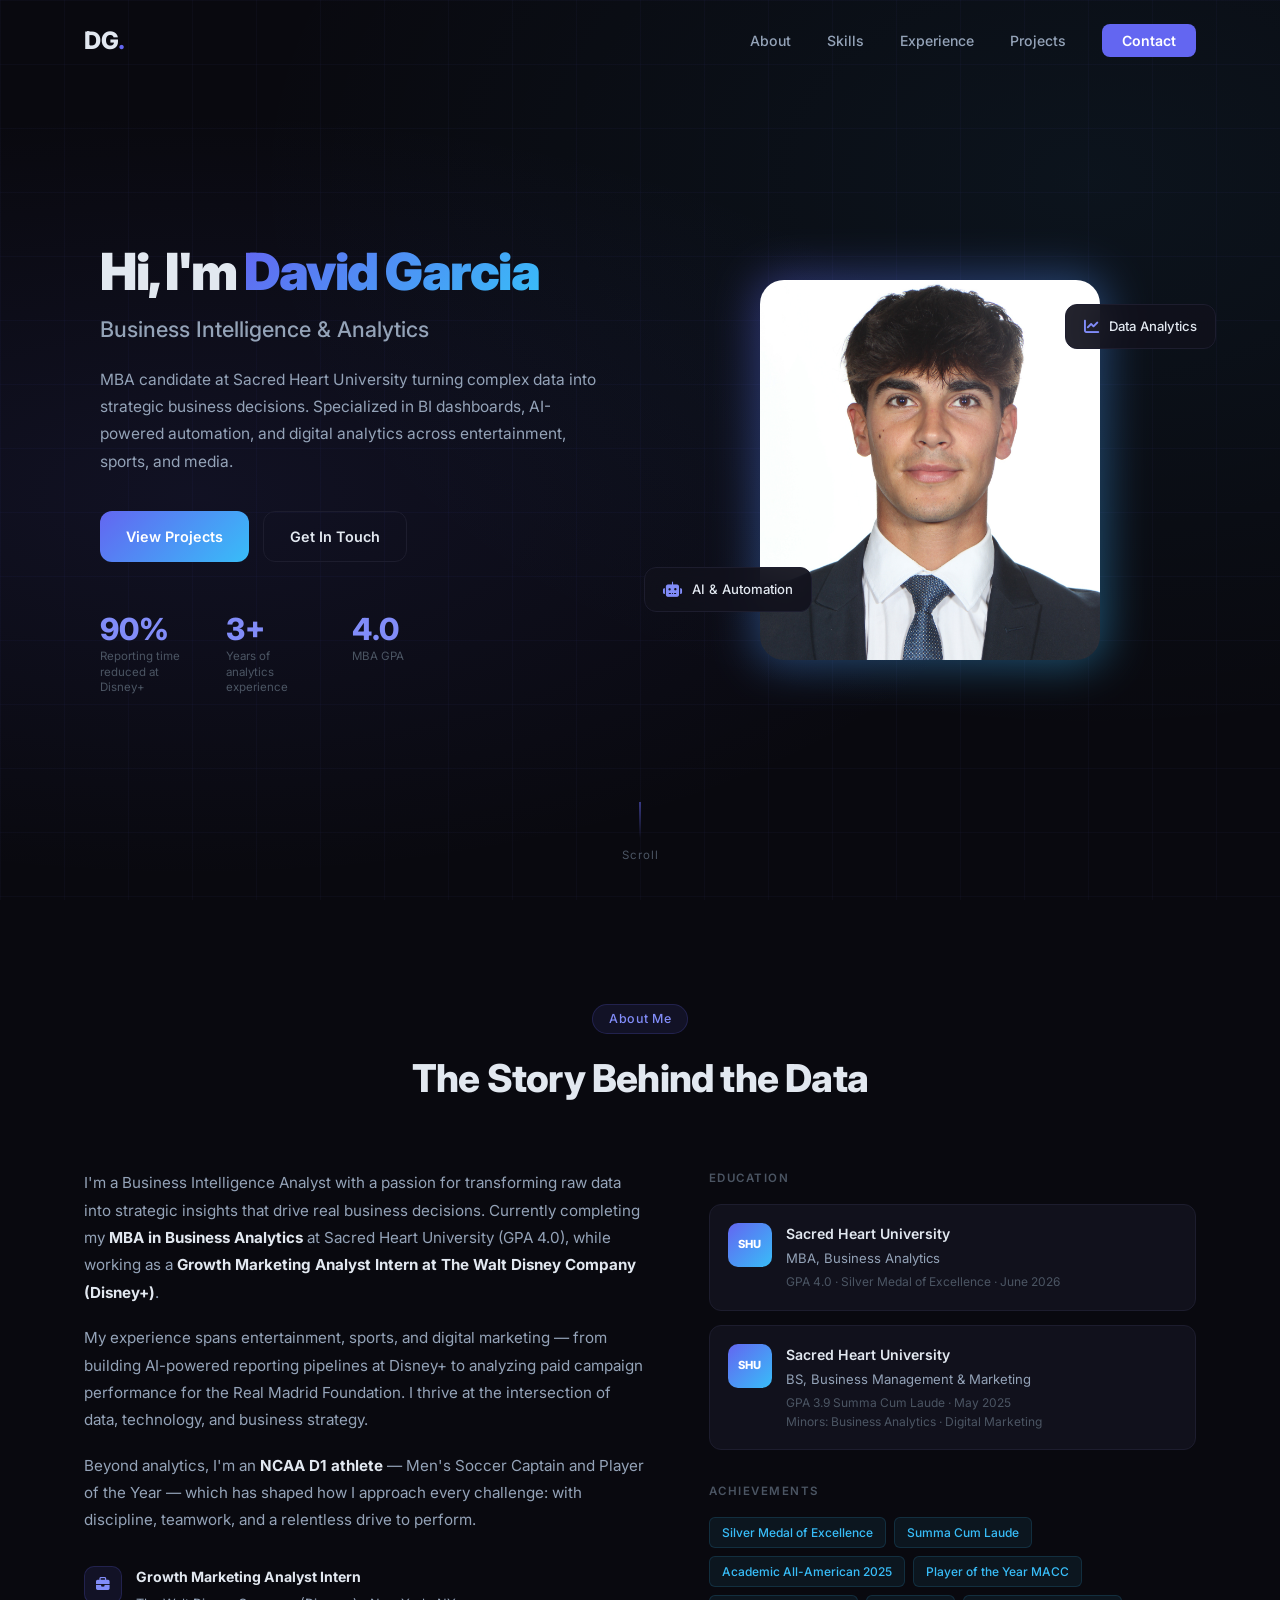
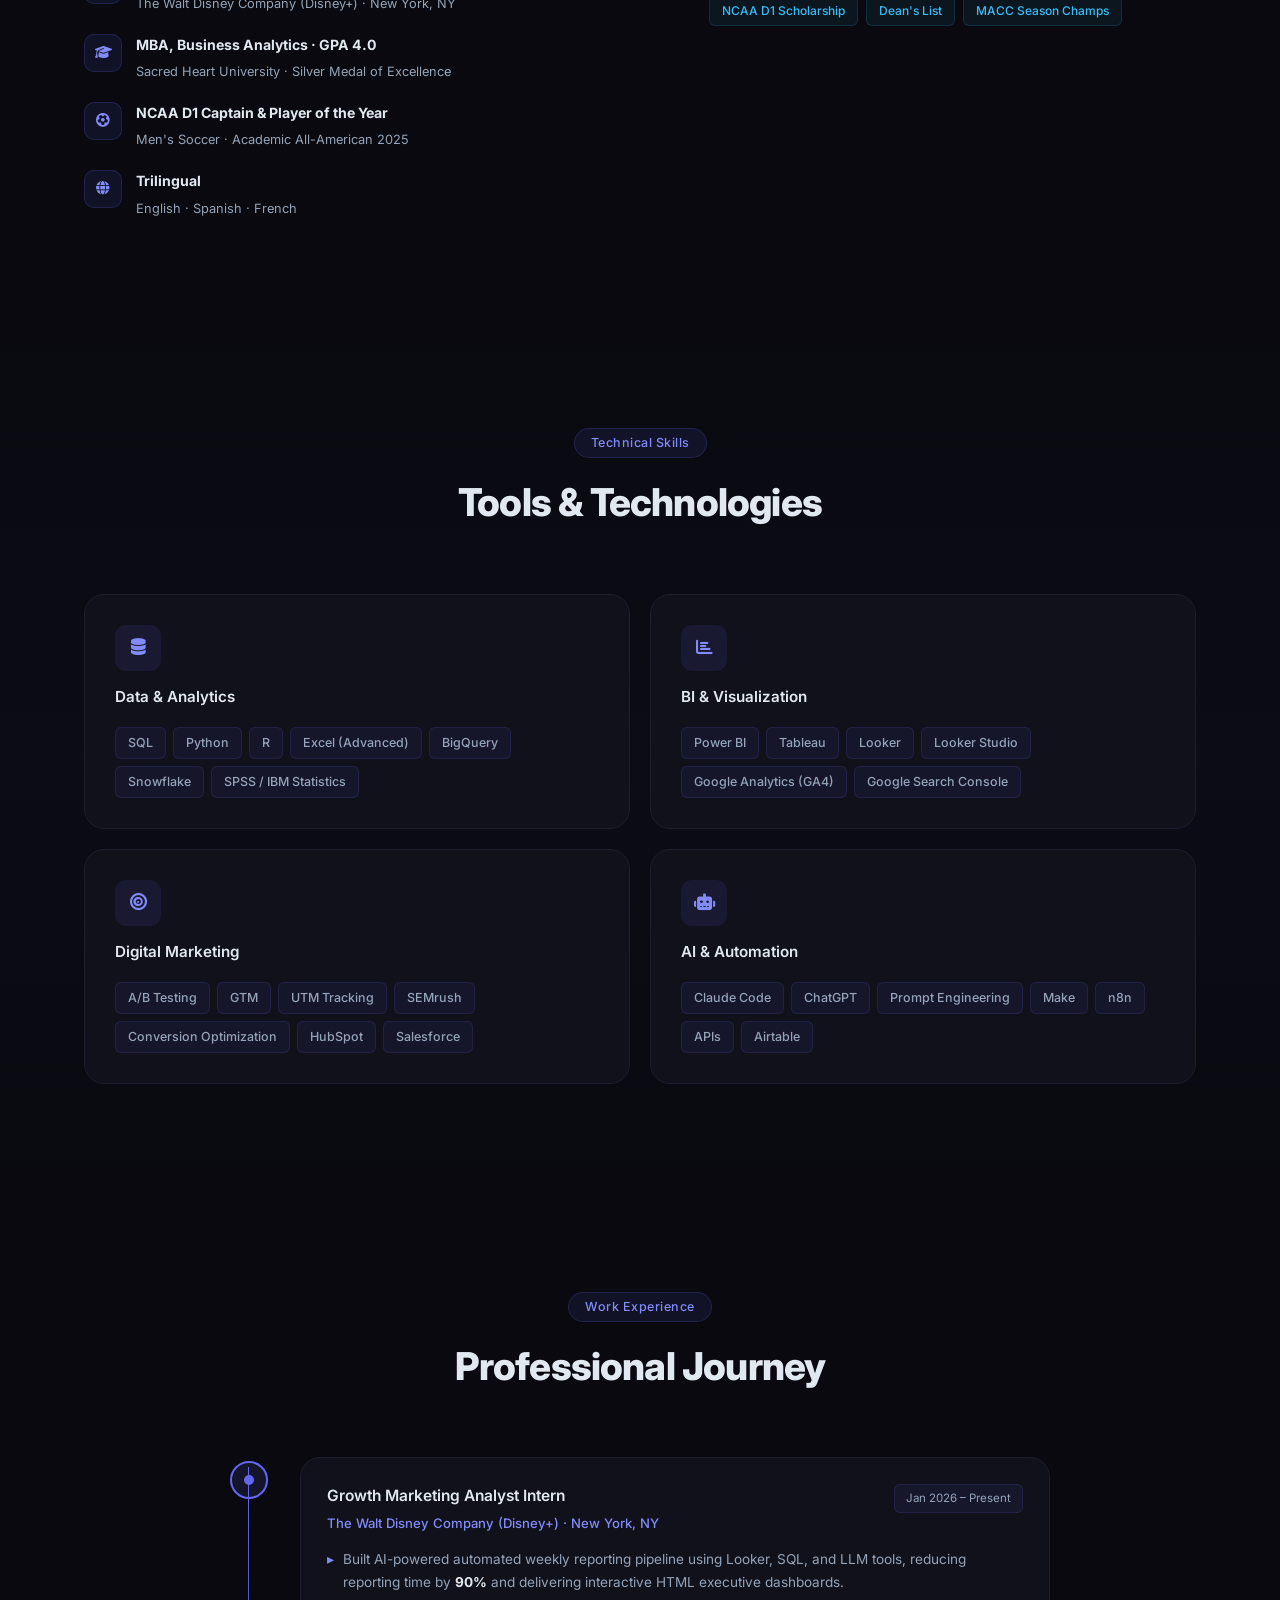
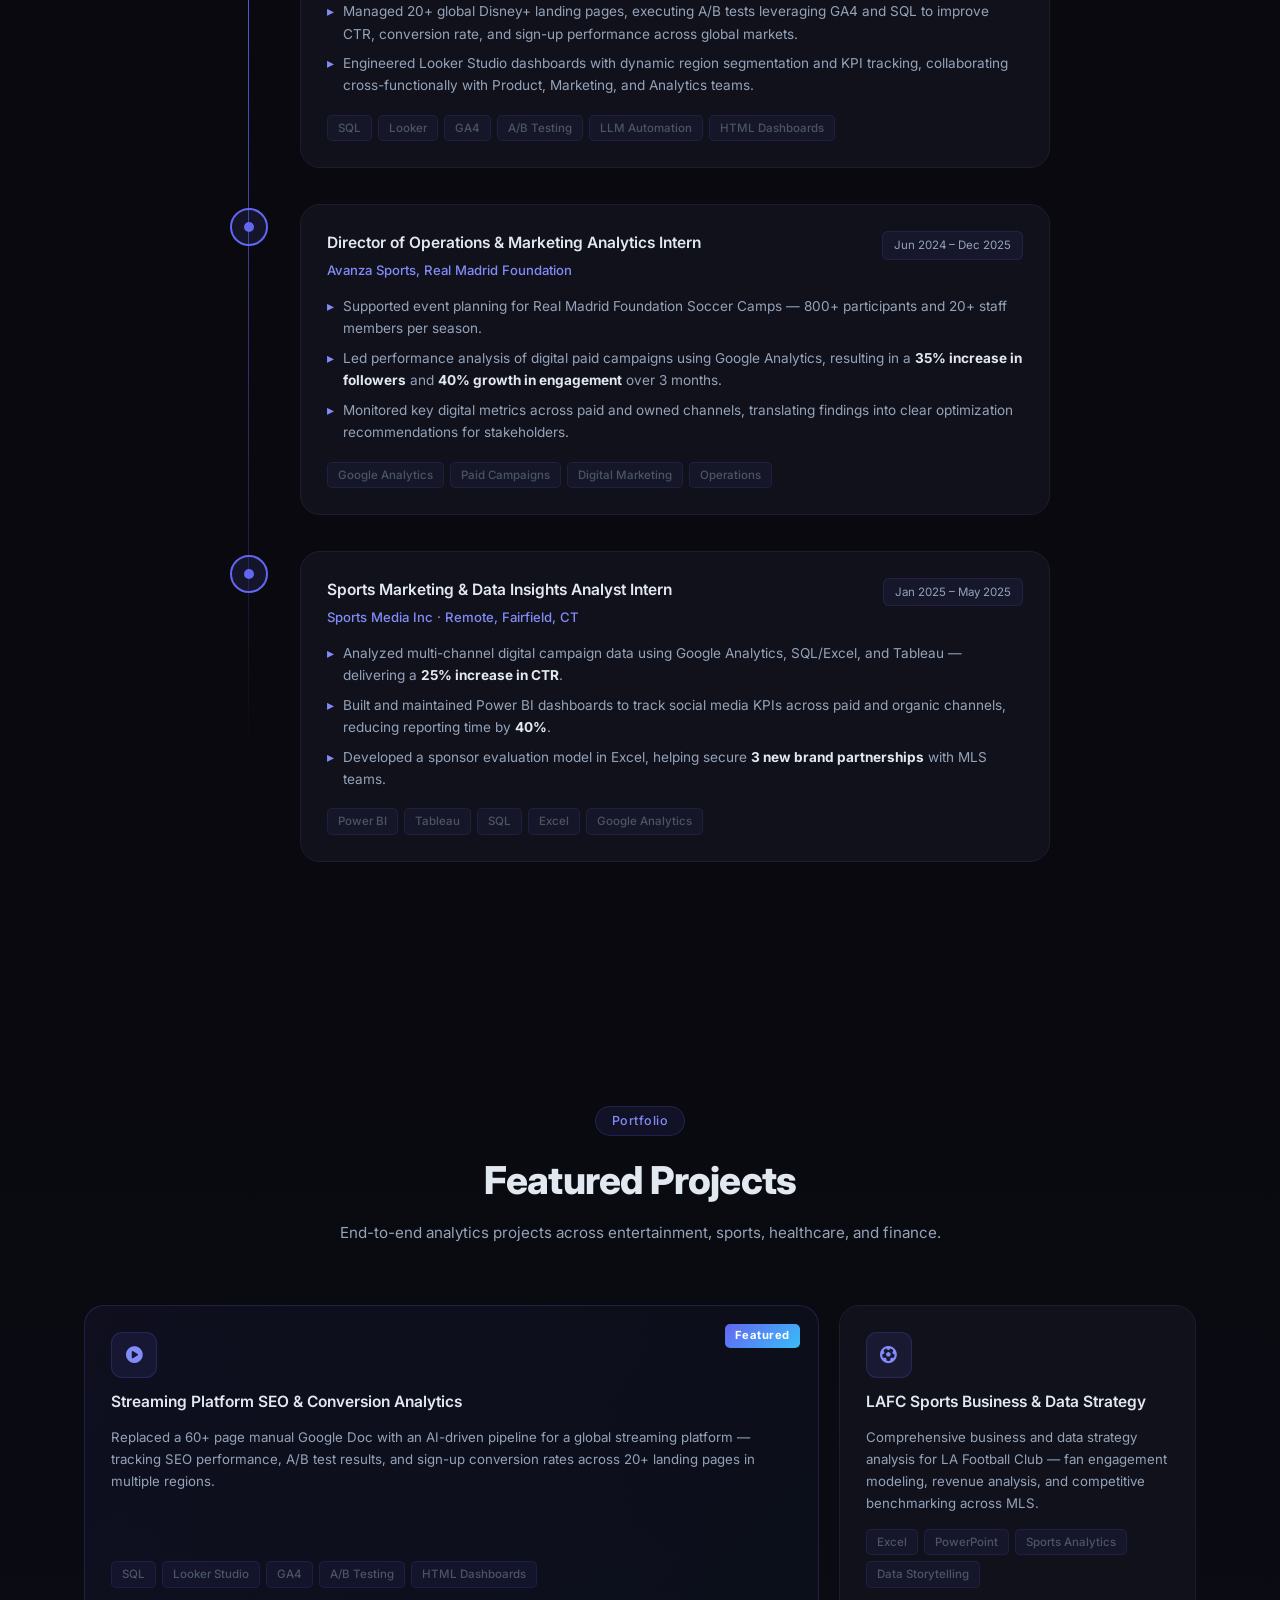
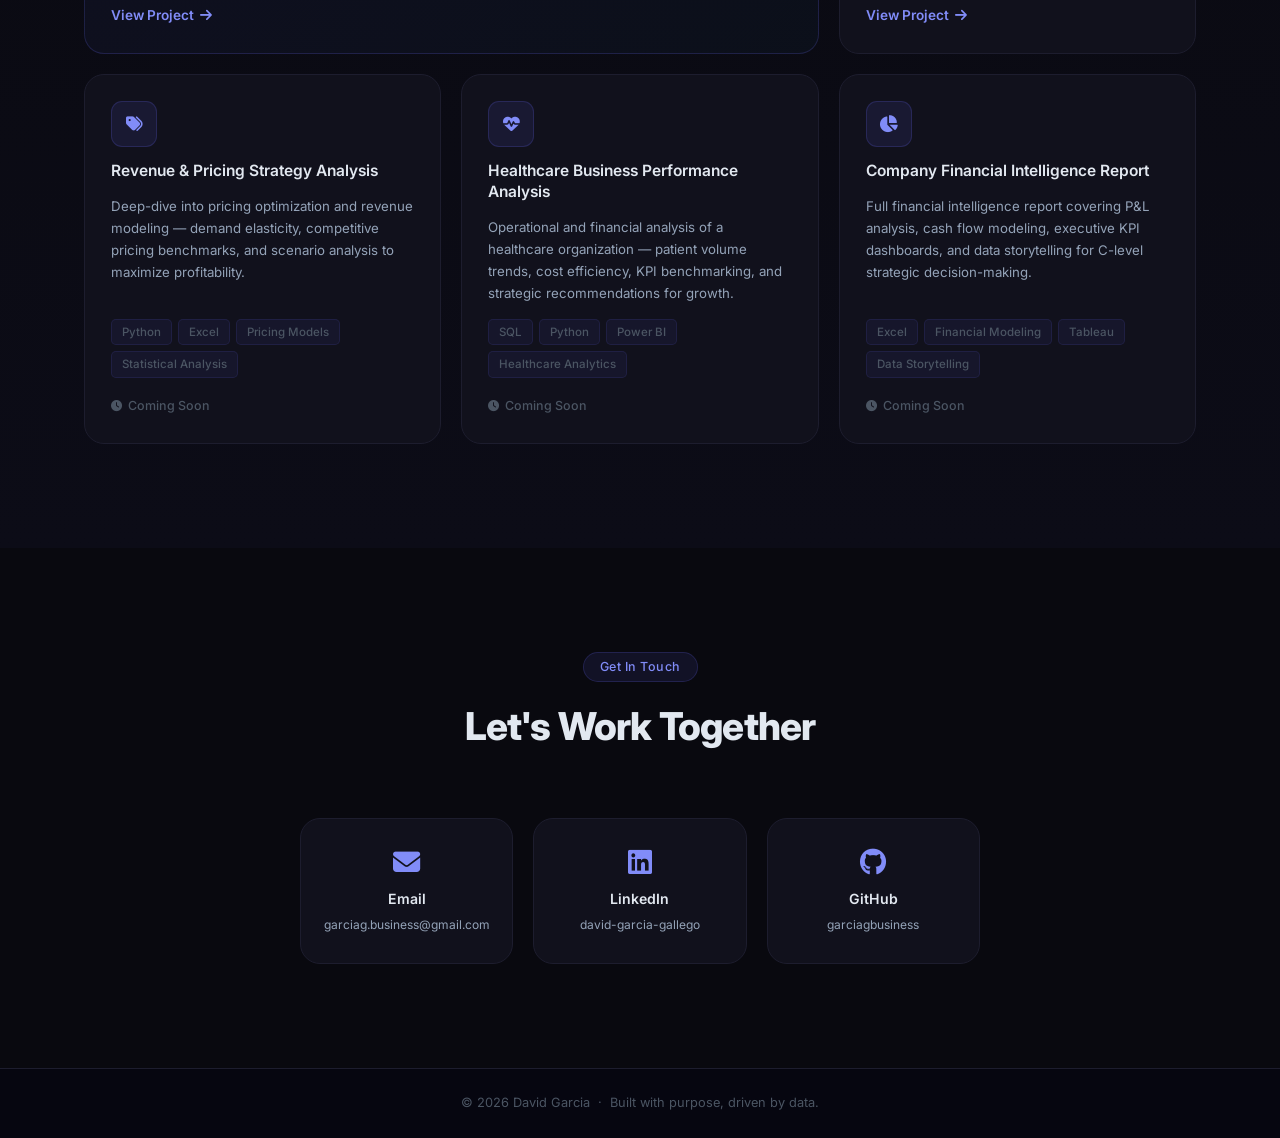
==== index.html @ 6536abea "Initial commit: BI Analyst portfolio site Static HTML/CSS/JS portfolio with Disney+ and LAFC project" ====
<!DOCTYPE html>
<html lang="en">
<head>
    <meta charset="UTF-8">
    <meta name="viewport" content="width=device-width, initial-scale=1.0">
    <title>David Garcia | Business Intelligence & Analytics</title>
    <link rel="stylesheet" href="css/style.css">
    <link rel="preconnect" href="https://fonts.googleapis.com">
    <link rel="preconnect" href="https://fonts.gstatic.com" crossorigin>
    <link href="https://fonts.googleapis.com/css2?family=Inter:wght@300;400;500;600;700;800;900&display=swap" rel="stylesheet">
    <link rel="stylesheet" href="https://cdnjs.cloudflare.com/ajax/libs/font-awesome/6.5.0/css/all.min.css">
</head>
<body>

    <!-- ========== NAVBAR ========== -->
    <nav class="navbar" id="navbar">
        <div class="nav-container">
            <div class="nav-logo">DG<span class="accent">.</span></div>
            <ul class="nav-links" id="navLinks">
                <li><a href="#about">About</a></li>
                <li><a href="#skills">Skills</a></li>
                <li><a href="#experience">Experience</a></li>
                <li><a href="#projects">Projects</a></li>
                <li><a href="#contact" class="btn-nav">Contact</a></li>
            </ul>
            <div class="hamburger" id="hamburger">
                <span></span><span></span><span></span>
            </div>
        </div>
    </nav>

    <!-- ========== HERO ========== -->
    <section class="hero" id="home">
        <div class="hero-bg">
            <div class="grid-overlay"></div>
        </div>
        <div class="hero-container">
            <div class="hero-content">
                <h1 class="hero-title">Hi, I'm <span class="gradient-text">David Garcia</span></h1>
                <h2 class="hero-subtitle">Business Intelligence & Analytics</h2>
                <p class="hero-description">
                    MBA candidate at Sacred Heart University turning complex data into strategic business decisions.
                    Specialized in BI dashboards, AI-powered automation, and digital analytics across entertainment, sports, and media.
                </p>
                <div class="hero-cta">
                    <a href="#projects" class="btn btn-primary">View Projects</a>
                    <a href="#contact" class="btn btn-secondary">Get In Touch</a>
                </div>
                <div class="hero-stats">
                    <div class="stat">
                        <span class="stat-number" data-target="90" data-suffix="%">0%</span>
                        <span class="stat-label">Reporting time reduced at Disney+</span>
                    </div>
                    <div class="stat">
                        <span class="stat-number" data-target="3" data-suffix="+">0+</span>
                        <span class="stat-label">Years of analytics experience</span>
                    </div>
                    <div class="stat">
                        <span class="stat-number" data-target="4.0" data-decimal="true">0.0</span>
                        <span class="stat-label">MBA GPA</span>
                    </div>
                </div>
            </div>
            <div class="hero-image">
                <div class="image-wrapper">
                    <img src="assets/profile.jpg" alt="David Garcia" class="profile-img">
                    <div class="image-glow"></div>
                </div>
                <div class="floating-card card-1">
                    <i class="fas fa-chart-line"></i>
                    <span>Data Analytics</span>
                </div>
                <div class="floating-card card-2">
                    <i class="fas fa-robot"></i>
                    <span>AI & Automation</span>
                </div>
            </div>
        </div>
        <div class="scroll-hint">
            <div class="scroll-line"></div>
            <span>Scroll</span>
        </div>
    </section>

    <!-- ========== ABOUT ========== -->
    <section class="about" id="about">
        <div class="container">
            <div class="section-header fade-up">
                <span class="section-tag">About Me</span>
                <h2 class="section-title">The Story Behind the Data</h2>
            </div>
            <div class="about-grid">
                <div class="about-text fade-up">
                    <p>
                        I'm a Business Intelligence Analyst with a passion for transforming raw data into strategic insights that drive real business decisions.
                        Currently completing my <strong>MBA in Business Analytics</strong> at Sacred Heart University (GPA 4.0), while working as a
                        <strong>Growth Marketing Analyst Intern at The Walt Disney Company (Disney+)</strong>.
                    </p>
                    <p>
                        My experience spans entertainment, sports, and digital marketing — from building AI-powered reporting pipelines at Disney+
                        to analyzing paid campaign performance for the Real Madrid Foundation. I thrive at the intersection of data, technology, and business strategy.
                    </p>
                    <p>
                        Beyond analytics, I'm an <strong>NCAA D1 athlete</strong> — Men's Soccer Captain and Player of the Year — which has shaped how I approach
                        every challenge: with discipline, teamwork, and a relentless drive to perform.
                    </p>
                    <div class="about-highlights">
                        <div class="highlight">
                            <div class="highlight-icon"><i class="fas fa-briefcase"></i></div>
                            <div>
                                <strong>Growth Marketing Analyst Intern</strong>
                                <span>The Walt Disney Company (Disney+) · New York, NY</span>
                            </div>
                        </div>
                        <div class="highlight">
                            <div class="highlight-icon"><i class="fas fa-graduation-cap"></i></div>
                            <div>
                                <strong>MBA, Business Analytics · GPA 4.0</strong>
                                <span>Sacred Heart University · Silver Medal of Excellence</span>
                            </div>
                        </div>
                        <div class="highlight">
                            <div class="highlight-icon"><i class="fas fa-futbol"></i></div>
                            <div>
                                <strong>NCAA D1 Captain & Player of the Year</strong>
                                <span>Men's Soccer · Academic All-American 2025</span>
                            </div>
                        </div>
                        <div class="highlight">
                            <div class="highlight-icon"><i class="fas fa-globe"></i></div>
                            <div>
                                <strong>Trilingual</strong>
                                <span>English · Spanish · French</span>
                            </div>
                        </div>
                    </div>
                </div>
                <div class="about-right fade-up">
                    <h3 class="side-label">Education</h3>
                    <div class="edu-card">
                        <div class="edu-badge">SHU</div>
                        <div class="edu-info">
                            <h4>Sacred Heart University</h4>
                            <p class="edu-degree">MBA, Business Analytics</p>
                            <p class="edu-meta">GPA 4.0 · Silver Medal of Excellence · June 2026</p>
                        </div>
                    </div>
                    <div class="edu-card">
                        <div class="edu-badge">SHU</div>
                        <div class="edu-info">
                            <h4>Sacred Heart University</h4>
                            <p class="edu-degree">BS, Business Management & Marketing</p>
                            <p class="edu-meta">GPA 3.9 Summa Cum Laude · May 2025</p>
                            <p class="edu-meta">Minors: Business Analytics · Digital Marketing</p>
                        </div>
                    </div>
                    <h3 class="side-label" style="margin-top: 32px;">Achievements</h3>
                    <div class="achievement-tags">
                        <span>Silver Medal of Excellence</span>
                        <span>Summa Cum Laude</span>
                        <span>Academic All-American 2025</span>
                        <span>Player of the Year MACC</span>
                        <span>NCAA D1 Scholarship</span>
                        <span>Dean's List</span>
                        <span>MACC Season Champs</span>
                    </div>
                </div>
            </div>
        </div>
    </section>

    <!-- ========== SKILLS ========== -->
    <section class="skills" id="skills">
        <div class="container">
            <div class="section-header fade-up">
                <span class="section-tag">Technical Skills</span>
                <h2 class="section-title">Tools & Technologies</h2>
            </div>
            <div class="skills-grid">
                <div class="skill-category fade-up">
                    <div class="skill-icon"><i class="fas fa-database"></i></div>
                    <h3>Data & Analytics</h3>
                    <div class="skill-tags">
                        <span>SQL</span><span>Python</span><span>R</span>
                        <span>Excel (Advanced)</span><span>BigQuery</span>
                        <span>Snowflake</span><span>SPSS / IBM Statistics</span>
                    </div>
                </div>
                <div class="skill-category fade-up">
                    <div class="skill-icon"><i class="fas fa-chart-bar"></i></div>
                    <h3>BI & Visualization</h3>
                    <div class="skill-tags">
                        <span>Power BI</span><span>Tableau</span><span>Looker</span>
                        <span>Looker Studio</span><span>Google Analytics (GA4)</span>
                        <span>Google Search Console</span>
                    </div>
                </div>
                <div class="skill-category fade-up">
                    <div class="skill-icon"><i class="fas fa-bullseye"></i></div>
                    <h3>Digital Marketing</h3>
                    <div class="skill-tags">
                        <span>A/B Testing</span><span>GTM</span><span>UTM Tracking</span>
                        <span>SEMrush</span><span>Conversion Optimization</span>
                        <span>HubSpot</span><span>Salesforce</span>
                    </div>
                </div>
                <div class="skill-category fade-up">
                    <div class="skill-icon"><i class="fas fa-robot"></i></div>
                    <h3>AI & Automation</h3>
                    <div class="skill-tags">
                        <span>Claude Code</span><span>ChatGPT</span><span>Prompt Engineering</span>
                        <span>Make</span><span>n8n</span><span>APIs</span><span>Airtable</span>
                    </div>
                </div>
            </div>
        </div>
    </section>

    <!-- ========== EXPERIENCE ========== -->
    <section class="experience" id="experience">
        <div class="container">
            <div class="section-header fade-up">
                <span class="section-tag">Work Experience</span>
                <h2 class="section-title">Professional Journey</h2>
            </div>
            <div class="timeline">
                <div class="timeline-item fade-up">
                    <div class="timeline-dot"></div>
                    <div class="timeline-card">
                        <div class="timeline-header">
                            <div>
                                <h3>Growth Marketing Analyst Intern</h3>
                                <p class="company">The Walt Disney Company (Disney+) · New York, NY</p>
                            </div>
                            <span class="timeline-date">Jan 2026 – Present</span>
                        </div>
                        <ul class="timeline-bullets">
                            <li>Built AI-powered automated weekly reporting pipeline using Looker, SQL, and LLM tools, reducing reporting time by <strong>90%</strong> and delivering interactive HTML executive dashboards.</li>
                            <li>Managed 20+ global Disney+ landing pages, executing A/B tests leveraging GA4 and SQL to improve CTR, conversion rate, and sign-up performance across global markets.</li>
                            <li>Engineered Looker Studio dashboards with dynamic region segmentation and KPI tracking, collaborating cross-functionally with Product, Marketing, and Analytics teams.</li>
                        </ul>
                        <div class="timeline-tags">
                            <span>SQL</span><span>Looker</span><span>GA4</span><span>A/B Testing</span><span>LLM Automation</span><span>HTML Dashboards</span>
                        </div>
                    </div>
                </div>
                <div class="timeline-item fade-up">
                    <div class="timeline-dot"></div>
                    <div class="timeline-card">
                        <div class="timeline-header">
                            <div>
                                <h3>Director of Operations & Marketing Analytics Intern</h3>
                                <p class="company">Avanza Sports, Real Madrid Foundation</p>
                            </div>
                            <span class="timeline-date">Jun 2024 – Dec 2025</span>
                        </div>
                        <ul class="timeline-bullets">
                            <li>Supported event planning for Real Madrid Foundation Soccer Camps — 800+ participants and 20+ staff members per season.</li>
                            <li>Led performance analysis of digital paid campaigns using Google Analytics, resulting in a <strong>35% increase in followers</strong> and <strong>40% growth in engagement</strong> over 3 months.</li>
                            <li>Monitored key digital metrics across paid and owned channels, translating findings into clear optimization recommendations for stakeholders.</li>
                        </ul>
                        <div class="timeline-tags">
                            <span>Google Analytics</span><span>Paid Campaigns</span><span>Digital Marketing</span><span>Operations</span>
                        </div>
                    </div>
                </div>
                <div class="timeline-item fade-up">
                    <div class="timeline-dot"></div>
                    <div class="timeline-card">
                        <div class="timeline-header">
                            <div>
                                <h3>Sports Marketing & Data Insights Analyst Intern</h3>
                                <p class="company">Sports Media Inc · Remote, Fairfield, CT</p>
                            </div>
                            <span class="timeline-date">Jan 2025 – May 2025</span>
                        </div>
                        <ul class="timeline-bullets">
                            <li>Analyzed multi-channel digital campaign data using Google Analytics, SQL/Excel, and Tableau — delivering a <strong>25% increase in CTR</strong>.</li>
                            <li>Built and maintained Power BI dashboards to track social media KPIs across paid and organic channels, reducing reporting time by <strong>40%</strong>.</li>
                            <li>Developed a sponsor evaluation model in Excel, helping secure <strong>3 new brand partnerships</strong> with MLS teams.</li>
                        </ul>
                        <div class="timeline-tags">
                            <span>Power BI</span><span>Tableau</span><span>SQL</span><span>Excel</span><span>Google Analytics</span>
                        </div>
                    </div>
                </div>
            </div>
        </div>
    </section>

    <!-- ========== PROJECTS ========== -->
    <section class="projects" id="projects">
        <div class="container">
            <div class="section-header fade-up">
                <span class="section-tag">Portfolio</span>
                <h2 class="section-title">Featured Projects</h2>
                <p class="section-description">End-to-end analytics projects across entertainment, sports, healthcare, and finance.</p>
            </div>
            <div class="projects-grid">
                <div class="project-card featured fade-up">
                    <div class="featured-badge">Featured</div>
                    <div class="project-icon"><i class="fas fa-play-circle"></i></div>
                    <h3>Streaming Platform SEO & Conversion Analytics</h3>
                    <p>Replaced a 60+ page manual Google Doc with an AI-driven pipeline for a global streaming platform — tracking SEO performance, A/B test results, and sign-up conversion rates across 20+ landing pages in multiple regions.</p>
                    <div class="project-tags">
                        <span>SQL</span><span>Looker Studio</span><span>GA4</span><span>A/B Testing</span><span>HTML Dashboards</span>
                    </div>
                    <div class="project-footer">
                        <a href="disney.html" class="project-link">View Project <i class="fas fa-arrow-right"></i></a>
                    </div>
                </div>
                <div class="project-card fade-up">
                    <div class="project-icon"><i class="fas fa-futbol"></i></div>
                    <h3>LAFC Sports Business & Data Strategy</h3>
                    <p>Comprehensive business and data strategy analysis for LA Football Club — fan engagement modeling, revenue analysis, and competitive benchmarking across MLS.</p>
                    <div class="project-tags">
                        <span>Excel</span><span>PowerPoint</span><span>Sports Analytics</span><span>Data Storytelling</span>
                    </div>
                    <div class="project-footer">
                        <a href="lafc.html" class="project-link">View Project <i class="fas fa-arrow-right"></i></a>
                    </div>
                </div>
                <div class="project-card fade-up">
                    <div class="project-icon"><i class="fas fa-tags"></i></div>
                    <h3>Revenue & Pricing Strategy Analysis</h3>
                    <p>Deep-dive into pricing optimization and revenue modeling — demand elasticity, competitive pricing benchmarks, and scenario analysis to maximize profitability.</p>
                    <div class="project-tags">
                        <span>Python</span><span>Excel</span><span>Pricing Models</span><span>Statistical Analysis</span>
                    </div>
                    <div class="project-footer">
                        <span class="coming-soon-badge"><i class="fas fa-clock"></i> Coming Soon</span>
                    </div>
                </div>
                <div class="project-card fade-up">
                    <div class="project-icon"><i class="fas fa-heartbeat"></i></div>
                    <h3>Healthcare Business Performance Analysis</h3>
                    <p>Operational and financial analysis of a healthcare organization — patient volume trends, cost efficiency, KPI benchmarking, and strategic recommendations for growth.</p>
                    <div class="project-tags">
                        <span>SQL</span><span>Python</span><span>Power BI</span><span>Healthcare Analytics</span>
                    </div>
                    <div class="project-footer">
                        <span class="coming-soon-badge"><i class="fas fa-clock"></i> Coming Soon</span>
                    </div>
                </div>
                <div class="project-card fade-up">
                    <div class="project-icon"><i class="fas fa-chart-pie"></i></div>
                    <h3>Company Financial Intelligence Report</h3>
                    <p>Full financial intelligence report covering P&L analysis, cash flow modeling, executive KPI dashboards, and data storytelling for C-level strategic decision-making.</p>
                    <div class="project-tags">
                        <span>Excel</span><span>Financial Modeling</span><span>Tableau</span><span>Data Storytelling</span>
                    </div>
                    <div class="project-footer">
                        <span class="coming-soon-badge"><i class="fas fa-clock"></i> Coming Soon</span>
                    </div>
                </div>
            </div>
        </div>
    </section>

    <!-- ========== CONTACT ========== -->
    <section class="contact" id="contact">
        <div class="container">
            <div class="section-header fade-up">
                <span class="section-tag">Get In Touch</span>
                <h2 class="section-title">Let's Work Together</h2>

            </div>
            <div class="contact-grid fade-up">
                <a href="mailto:garciag.business@gmail.com" class="contact-card">
                    <i class="fas fa-envelope"></i>
                    <h3>Email</h3>
                    <p>garciag.business@gmail.com</p>
                </a>
                <a href="https://www.linkedin.com/in/david-garcia-gallego-" target="_blank" rel="noopener" class="contact-card">
                    <i class="fab fa-linkedin"></i>
                    <h3>LinkedIn</h3>
                    <p>david-garcia-gallego</p>
                </a>
                <a href="https://github.com/garciagbusiness" target="_blank" rel="noopener" class="contact-card">
                    <i class="fab fa-github"></i>
                    <h3>GitHub</h3>
                    <p>garciagbusiness</p>
                </a>
            </div>
        </div>
    </section>

    <!-- ========== FOOTER ========== -->
    <footer class="footer">
        <div class="container">
            <p>© 2026 David Garcia &nbsp;·&nbsp; Built with purpose, driven by data.</p>
        </div>
    </footer>

    <script src="js/main.js"></script>
</body>
</html>
---- css/style.css ----
/* ==========================================
   RESET & VARIABLES
========================================== */
*, *::before, *::after {
    margin: 0;
    padding: 0;
    box-sizing: border-box;
}

:root {
    --bg:           #09090f;
    --bg-card:      #11111c;
    --border:       #1d1d2e;
    --border-hover: rgba(99, 102, 241, 0.35);
    --primary:      #6366f1;
    --primary-lt:   #818cf8;
    --accent:       #38bdf8;
    --text:         #e2e8f0;
    --text-muted:   #94a3b8;
    --text-dim:     #4b5563;
    --gradient:     linear-gradient(135deg, #6366f1, #38bdf8);
    --radius:       12px;
    --radius-lg:    20px;
    --transition:   0.3s ease;
    --font:         'Inter', sans-serif;
}

html { scroll-behavior: smooth; }

body {
    font-family: var(--font);
    background: var(--bg);
    color: var(--text);
    line-height: 1.6;
    overflow-x: hidden;
}

a { text-decoration: none; color: inherit; }
ul { list-style: none; }
img { max-width: 100%; display: block; }

.container {
    max-width: 1160px;
    margin: 0 auto;
    padding: 0 24px;
}

/* ==========================================
   NAVBAR
========================================== */
.navbar {
    position: fixed;
    top: 0; left: 0; right: 0;
    z-index: 1000;
    padding: 22px 0;
    transition: all var(--transition);
}

.navbar.scrolled {
    background: rgba(9, 9, 15, 0.92);
    backdrop-filter: blur(24px);
    padding: 14px 0;
    border-bottom: 1px solid var(--border);
}

.nav-container {
    max-width: 1160px;
    margin: 0 auto;
    padding: 0 24px;
    display: flex;
    align-items: center;
    justify-content: space-between;
}

.nav-logo {
    font-size: 1.5rem;
    font-weight: 800;
    letter-spacing: -0.5px;
}

.nav-logo .accent { color: var(--primary); }

.nav-links {
    display: flex;
    align-items: center;
    gap: 36px;
}

.nav-links a {
    color: var(--text-muted);
    font-size: 0.88rem;
    font-weight: 500;
    transition: color var(--transition);
}

.nav-links a:hover { color: var(--text); }

.btn-nav {
    background: var(--primary) !important;
    color: #fff !important;
    padding: 8px 20px !important;
    border-radius: 8px;
    font-weight: 600 !important;
    transition: all var(--transition) !important;
}

.btn-nav:hover {
    background: var(--primary-lt) !important;
    transform: translateY(-1px);
}

.hamburger {
    display: none;
    flex-direction: column;
    gap: 5px;
    cursor: pointer;
}

.hamburger span {
    width: 24px;
    height: 2px;
    background: var(--text);
    border-radius: 2px;
    transition: var(--transition);
}

/* ==========================================
   HERO
========================================== */
.hero {
    min-height: 100vh;
    display: flex;
    align-items: center;
    position: relative;
    overflow: hidden;
}

.hero-bg {
    position: absolute;
    inset: 0;
    background:
        radial-gradient(ellipse at 15% 55%, rgba(99,102,241,0.09) 0%, transparent 55%),
        radial-gradient(ellipse at 85% 20%, rgba(56,189,248,0.06) 0%, transparent 55%);
}

.grid-overlay {
    position: absolute;
    inset: 0;
    background-image:
        linear-gradient(rgba(99,102,241,0.04) 1px, transparent 1px),
        linear-gradient(90deg, rgba(99,102,241,0.04) 1px, transparent 1px);
    background-size: 64px 64px;
}

.hero-container {
    max-width: 1160px;
    margin: 0 auto;
    padding: 130px 24px 90px;
    display: grid;
    grid-template-columns: 1fr 1fr;
    gap: 80px;
    align-items: center;
    position: relative;
    z-index: 1;
}

/* Hero content */
.hero-tag {
    display: inline-flex;
    align-items: center;
    gap: 8px;
    background: rgba(99,102,241,0.1);
    border: 1px solid rgba(99,102,241,0.2);
    color: var(--primary-lt);
    padding: 6px 16px;
    border-radius: 100px;
    font-size: 0.8rem;
    font-weight: 500;
    margin-bottom: 24px;
}

.dot {
    width: 7px;
    height: 7px;
    background: #22c55e;
    border-radius: 50%;
    animation: blink 2s ease-in-out infinite;
}

@keyframes blink {
    0%, 100% { opacity: 1; }
    50%       { opacity: 0.3; }
}

.hero-title {
    font-size: clamp(2.4rem, 4vw, 3.6rem);
    font-weight: 900;
    line-height: 1.08;
    letter-spacing: -1.5px;
    margin-bottom: 12px;
}

.gradient-text {
    background: var(--gradient);
    -webkit-background-clip: text;
    -webkit-text-fill-color: transparent;
    background-clip: text;
}

.hero-subtitle {
    font-size: 1.35rem;
    font-weight: 500;
    color: var(--text-muted);
    margin-bottom: 20px;
}

.hero-description {
    font-size: 0.97rem;
    color: var(--text-muted);
    line-height: 1.75;
    max-width: 500px;
    margin-bottom: 36px;
}

.hero-cta {
    display: flex;
    gap: 14px;
    margin-bottom: 52px;
    flex-wrap: wrap;
}

.btn {
    padding: 13px 26px;
    border-radius: var(--radius);
    font-weight: 600;
    font-size: 0.9rem;
    transition: all var(--transition);
    display: inline-flex;
    align-items: center;
    gap: 8px;
}

.btn-primary {
    background: var(--gradient);
    color: #fff;
    border: none;
}

.btn-primary:hover {
    transform: translateY(-2px);
    box-shadow: 0 8px 32px rgba(99,102,241,0.4);
}

.btn-secondary {
    background: transparent;
    color: var(--text);
    border: 1px solid var(--border);
}

.btn-secondary:hover {
    border-color: var(--primary);
    color: var(--primary-lt);
    transform: translateY(-2px);
}

.hero-stats {
    display: flex;
    gap: 36px;
}

.stat-number {
    display: block;
    font-size: 1.9rem;
    font-weight: 800;
    color: var(--primary-lt);
    line-height: 1;
}

.stat-label {
    display: block;
    font-size: 0.72rem;
    color: var(--text-dim);
    margin-top: 5px;
    max-width: 90px;
    line-height: 1.35;
}

/* Hero image */
.hero-image {
    position: relative;
    display: flex;
    justify-content: center;
    align-items: center;
}

.image-wrapper {
    position: relative;
    width: 340px;
    height: 380px;
}

.profile-img {
    width: 100%;
    height: 100%;
    object-fit: cover;
    border-radius: 24px;
    position: relative;
    z-index: 1;
}

.image-glow {
    position: absolute;
    inset: -6px;
    border-radius: 28px;
    background: var(--gradient);
    z-index: 0;
    opacity: 0.4;
    filter: blur(22px);
}

.floating-card {
    position: absolute;
    background: rgba(17,17,28,0.92);
    backdrop-filter: blur(20px);
    border: 1px solid var(--border);
    padding: 11px 18px;
    border-radius: var(--radius);
    display: flex;
    align-items: center;
    gap: 10px;
    font-size: 0.82rem;
    font-weight: 500;
    z-index: 2;
}

.floating-card i { color: var(--primary-lt); font-size: 0.95rem; }

.card-1 {
    top: 24px;
    right: -36px;
    animation: floatA 3.5s ease-in-out infinite;
}

.card-2 {
    bottom: 48px;
    left: -36px;
    animation: floatB 3.5s ease-in-out infinite;
}

@keyframes floatA {
    0%, 100% { transform: translateY(0px); }
    50%       { transform: translateY(-10px); }
}
@keyframes floatB {
    0%, 100% { transform: translateY(-5px); }
    50%       { transform: translateY(5px); }
}

.scroll-hint {
    position: absolute;
    bottom: 36px;
    left: 50%;
    transform: translateX(-50%);
    display: flex;
    flex-direction: column;
    align-items: center;
    gap: 8px;
    color: var(--text-dim);
    font-size: 0.72rem;
    letter-spacing: 1px;
}

.scroll-line {
    width: 1px;
    height: 36px;
    background: linear-gradient(to bottom, var(--primary), transparent);
    animation: scrollPulse 1.8s ease-in-out infinite;
}

@keyframes scrollPulse {
    0%   { transform: scaleY(0); transform-origin: top; opacity: 1; }
    50%  { transform: scaleY(1); transform-origin: top; opacity: 1; }
    51%  { transform: scaleY(1); transform-origin: bottom; opacity: 1; }
    100% { transform: scaleY(0); transform-origin: bottom; opacity: 0; }
}

/* ==========================================
   SECTION SHARED
========================================== */
section { padding: 104px 0; }

.section-header {
    text-align: center;
    margin-bottom: 60px;
}

.section-tag {
    display: inline-block;
    background: rgba(99,102,241,0.1);
    border: 1px solid rgba(99,102,241,0.2);
    color: var(--primary-lt);
    padding: 4px 16px;
    border-radius: 100px;
    font-size: 0.78rem;
    font-weight: 500;
    letter-spacing: 0.5px;
    margin-bottom: 14px;
}

.section-title {
    font-size: clamp(1.8rem, 3vw, 2.5rem);
    font-weight: 800;
    letter-spacing: -0.8px;
}

.section-description {
    color: var(--text-muted);
    margin-top: 10px;
    font-size: 0.95rem;
}

/* ==========================================
   ABOUT
========================================== */
.about-grid {
    display: grid;
    grid-template-columns: 1.15fr 1fr;
    gap: 64px;
    align-items: start;
}

.about-text p {
    color: var(--text-muted);
    line-height: 1.8;
    margin-bottom: 18px;
    font-size: 0.95rem;
}

.about-text strong { color: var(--text); }

.about-highlights {
    margin-top: 32px;
    display: flex;
    flex-direction: column;
    gap: 18px;
}

.highlight {
    display: flex;
    align-items: flex-start;
    gap: 14px;
}

.highlight-icon {
    width: 38px;
    height: 38px;
    background: rgba(99,102,241,0.1);
    border: 1px solid rgba(99,102,241,0.2);
    border-radius: 10px;
    display: flex;
    align-items: center;
    justify-content: center;
    color: var(--primary-lt);
    flex-shrink: 0;
    font-size: 0.85rem;
}

.highlight strong {
    display: block;
    font-size: 0.88rem;
    color: var(--text);
    margin-bottom: 2px;
}

.highlight span {
    font-size: 0.8rem;
    color: var(--text-muted);
}

.side-label {
    font-size: 0.72rem;
    font-weight: 600;
    color: var(--text-dim);
    text-transform: uppercase;
    letter-spacing: 1.5px;
    margin-bottom: 16px;
}

.edu-card {
    display: flex;
    gap: 14px;
    background: var(--bg-card);
    border: 1px solid var(--border);
    border-radius: var(--radius);
    padding: 18px;
    margin-bottom: 14px;
    transition: border-color var(--transition);
}

.edu-card:hover { border-color: var(--border-hover); }

.edu-badge {
    width: 44px;
    height: 44px;
    background: var(--gradient);
    border-radius: 10px;
    display: flex;
    align-items: center;
    justify-content: center;
    font-weight: 800;
    font-size: 0.7rem;
    color: #fff;
    flex-shrink: 0;
}

.edu-info h4 {
    font-size: 0.88rem;
    font-weight: 600;
    margin-bottom: 3px;
}

.edu-degree {
    font-size: 0.82rem;
    color: var(--text-muted);
    margin-bottom: 3px;
}

.edu-meta {
    font-size: 0.75rem;
    color: var(--text-dim);
}

.achievement-tags {
    display: flex;
    flex-wrap: wrap;
    gap: 8px;
}

.achievement-tags span {
    background: rgba(56,189,248,0.07);
    border: 1px solid rgba(56,189,248,0.15);
    color: #38bdf8;
    padding: 5px 12px;
    border-radius: 6px;
    font-size: 0.75rem;
    font-weight: 500;
}

/* ==========================================
   SKILLS
========================================== */
.skills {
    background: linear-gradient(to bottom, var(--bg), #0c0c17, var(--bg));
}

.skills-grid {
    display: grid;
    grid-template-columns: repeat(2, 1fr);
    gap: 20px;
}

.skill-category {
    background: var(--bg-card);
    border: 1px solid var(--border);
    border-radius: var(--radius-lg);
    padding: 30px;
    transition: border-color var(--transition);
}

.skill-category:hover { border-color: var(--border-hover); }

.skill-icon {
    width: 46px;
    height: 46px;
    background: rgba(99,102,241,0.1);
    border-radius: 11px;
    display: flex;
    align-items: center;
    justify-content: center;
    color: var(--primary-lt);
    font-size: 1.05rem;
    margin-bottom: 14px;
}

.skill-category h3 {
    font-size: 0.95rem;
    font-weight: 600;
    margin-bottom: 18px;
}

.skill-tags {
    display: flex;
    flex-wrap: wrap;
    gap: 7px;
}

.skill-tags span {
    background: rgba(99,102,241,0.07);
    border: 1px solid rgba(99,102,241,0.14);
    color: var(--text-muted);
    padding: 5px 12px;
    border-radius: 6px;
    font-size: 0.78rem;
    font-weight: 500;
    transition: all var(--transition);
    cursor: default;
}

.skill-tags span:hover {
    background: rgba(99,102,241,0.15);
    color: var(--primary-lt);
    border-color: rgba(99,102,241,0.3);
}

/* ==========================================
   EXPERIENCE
========================================== */
.timeline {
    max-width: 820px;
    margin: 0 auto;
    position: relative;
}

.timeline::before {
    content: '';
    position: absolute;
    left: 18px;
    top: 10px;
    bottom: 10px;
    width: 1px;
    background: linear-gradient(to bottom, var(--primary), transparent 90%);
}

.timeline-item {
    display: flex;
    gap: 32px;
    margin-bottom: 36px;
}

.timeline-dot {
    width: 38px;
    height: 38px;
    background: rgba(99,102,241,0.12);
    border: 2px solid var(--primary);
    border-radius: 50%;
    flex-shrink: 0;
    position: relative;
    z-index: 1;
    margin-top: 4px;
}

.timeline-dot::after {
    content: '';
    position: absolute;
    top: 50%; left: 50%;
    transform: translate(-50%, -50%);
    width: 10px; height: 10px;
    background: var(--primary);
    border-radius: 50%;
}

.timeline-card {
    background: var(--bg-card);
    border: 1px solid var(--border);
    border-radius: var(--radius-lg);
    padding: 26px;
    flex: 1;
    transition: border-color var(--transition);
}

.timeline-card:hover { border-color: var(--border-hover); }

.timeline-header {
    display: flex;
    justify-content: space-between;
    align-items: flex-start;
    gap: 16px;
    margin-bottom: 14px;
    flex-wrap: wrap;
}

.timeline-header h3 {
    font-size: 0.97rem;
    font-weight: 600;
    margin-bottom: 4px;
}

.company {
    font-size: 0.82rem;
    color: var(--primary-lt);
    font-weight: 500;
}

.timeline-date {
    background: rgba(99,102,241,0.08);
    border: 1px solid rgba(99,102,241,0.14);
    color: var(--text-muted);
    padding: 4px 11px;
    border-radius: 6px;
    font-size: 0.72rem;
    white-space: nowrap;
    flex-shrink: 0;
}

.timeline-bullets {
    margin-bottom: 18px;
    padding-left: 0;
}

.timeline-bullets li {
    color: var(--text-muted);
    font-size: 0.85rem;
    line-height: 1.65;
    padding-left: 16px;
    position: relative;
    margin-bottom: 7px;
}

.timeline-bullets li::before {
    content: '▸';
    position: absolute;
    left: 0;
    color: var(--primary-lt);
}

.timeline-bullets strong { color: var(--text); }

.timeline-tags {
    display: flex;
    flex-wrap: wrap;
    gap: 6px;
}

.timeline-tags span {
    background: rgba(99,102,241,0.06);
    border: 1px solid rgba(99,102,241,0.12);
    color: var(--text-dim);
    padding: 3px 10px;
    border-radius: 5px;
    font-size: 0.72rem;
    font-weight: 500;
}

/* ==========================================
   PROJECTS
========================================== */
.projects {
    background: linear-gradient(to bottom, var(--bg), #0c0c17);
}

.projects-grid {
    display: grid;
    grid-template-columns: repeat(3, 1fr);
    gap: 20px;
}

.project-card {
    background: var(--bg-card);
    border: 1px solid var(--border);
    border-radius: var(--radius-lg);
    padding: 26px;
    position: relative;
    transition: all var(--transition);
    display: flex;
    flex-direction: column;
    gap: 14px;
}

.project-card:hover {
    border-color: var(--border-hover);
    transform: translateY(-5px);
    box-shadow: 0 20px 60px rgba(0,0,0,0.35);
}

.project-card.featured {
    grid-column: span 2;
    background: linear-gradient(135deg, rgba(99,102,241,0.06), rgba(56,189,248,0.03));
    border-color: rgba(99,102,241,0.2);
}

.featured-badge {
    position: absolute;
    top: 18px; right: 18px;
    background: var(--gradient);
    color: #fff;
    padding: 3px 10px;
    border-radius: 5px;
    font-size: 0.7rem;
    font-weight: 700;
    letter-spacing: 0.5px;
}

.project-icon {
    width: 46px;
    height: 46px;
    background: rgba(99,102,241,0.1);
    border: 1px solid rgba(99,102,241,0.2);
    border-radius: 11px;
    display: flex;
    align-items: center;
    justify-content: center;
    color: var(--primary-lt);
    font-size: 1.05rem;
}

.project-card h3 {
    font-size: 0.97rem;
    font-weight: 600;
    line-height: 1.35;
}

.project-card p {
    font-size: 0.83rem;
    color: var(--text-muted);
    line-height: 1.65;
    flex-grow: 1;
}

.project-tags {
    display: flex;
    flex-wrap: wrap;
    gap: 6px;
}

.project-tags span {
    background: rgba(99,102,241,0.07);
    border: 1px solid rgba(99,102,241,0.12);
    color: var(--text-dim);
    padding: 3px 10px;
    border-radius: 5px;
    font-size: 0.72rem;
    font-weight: 500;
}

.project-footer { margin-top: auto; }

.coming-soon-badge {
    display: inline-flex;
    align-items: center;
    gap: 6px;
    color: var(--text-dim);
    font-size: 0.78rem;
    font-weight: 500;
}

.coming-soon-badge i { font-size: 0.7rem; }

.project-link {
    display: inline-flex;
    align-items: center;
    gap: 6px;
    color: var(--primary-lt);
    font-size: 0.85rem;
    font-weight: 600;
    transition: gap var(--transition), color var(--transition);
}

.project-link:hover { gap: 10px; color: #a5b4fc; }

/* ==========================================
   CONTACT
========================================== */
.contact-grid {
    display: grid;
    grid-template-columns: repeat(3, 1fr);
    gap: 20px;
    max-width: 680px;
    margin: 0 auto;
}

.contact-card {
    background: var(--bg-card);
    border: 1px solid var(--border);
    border-radius: var(--radius-lg);
    padding: 30px 20px;
    text-align: center;
    transition: all var(--transition);
    cursor: pointer;
}

.contact-card:hover {
    border-color: var(--border-hover);
    transform: translateY(-4px);
    box-shadow: 0 16px 48px rgba(0,0,0,0.3);
}

.contact-card i {
    font-size: 1.7rem;
    color: var(--primary-lt);
    margin-bottom: 12px;
    display: block;
}

.contact-card h3 {
    font-size: 0.88rem;
    font-weight: 600;
    margin-bottom: 6px;
}

.contact-card p {
    font-size: 0.75rem;
    color: var(--text-muted);
    word-break: break-all;
    line-height: 1.4;
}

/* ==========================================
   FOOTER
========================================== */
.footer {
    background: #060610;
    border-top: 1px solid var(--border);
    padding: 24px 0;
    text-align: center;
}

.footer p {
    color: var(--text-dim);
    font-size: 0.8rem;
}

/* ==========================================
   SCROLL ANIMATIONS
========================================== */
.fade-up {
    opacity: 0;
    transform: translateY(28px);
    transition: opacity 0.65s ease, transform 0.65s ease;
}

.fade-up.visible {
    opacity: 1;
    transform: translateY(0);
}

/* ==========================================
   RESPONSIVE
========================================== */
@media (max-width: 960px) {
    .hero-container {
        grid-template-columns: 1fr;
        text-align: center;
        gap: 48px;
        padding-top: 110px;
    }

    .hero-description { margin: 0 auto 36px; }
    .hero-cta { justify-content: center; }
    .hero-stats { justify-content: center; }
    .hero-image { order: -1; }
    .image-wrapper { width: 240px; height: 270px; }
    .card-1, .card-2 { display: none; }

    .about-grid { grid-template-columns: 1fr; }
    .skills-grid { grid-template-columns: 1fr; }

    .projects-grid { grid-template-columns: 1fr; }
    .project-card.featured { grid-column: span 1; }

    .contact-grid { grid-template-columns: 1fr; max-width: 340px; }
}

@media (max-width: 640px) {
    .nav-links {
        display: none;
        position: fixed;
        top: 66px; left: 0; right: 0;
        background: rgba(9,9,15,0.97);
        backdrop-filter: blur(20px);
        flex-direction: column;
        padding: 24px;
        gap: 20px;
        border-bottom: 1px solid var(--border);
        z-index: 999;
    }

    .nav-links.open { display: flex; }
    .hamburger { display: flex; }

    .timeline::before { display: none; }
    .timeline-item { flex-direction: column; gap: 14px; }
    .timeline-dot { display: none; }
    .timeline-header { flex-direction: column; }

    .hero-stats { flex-direction: column; gap: 20px; align-items: center; }
}
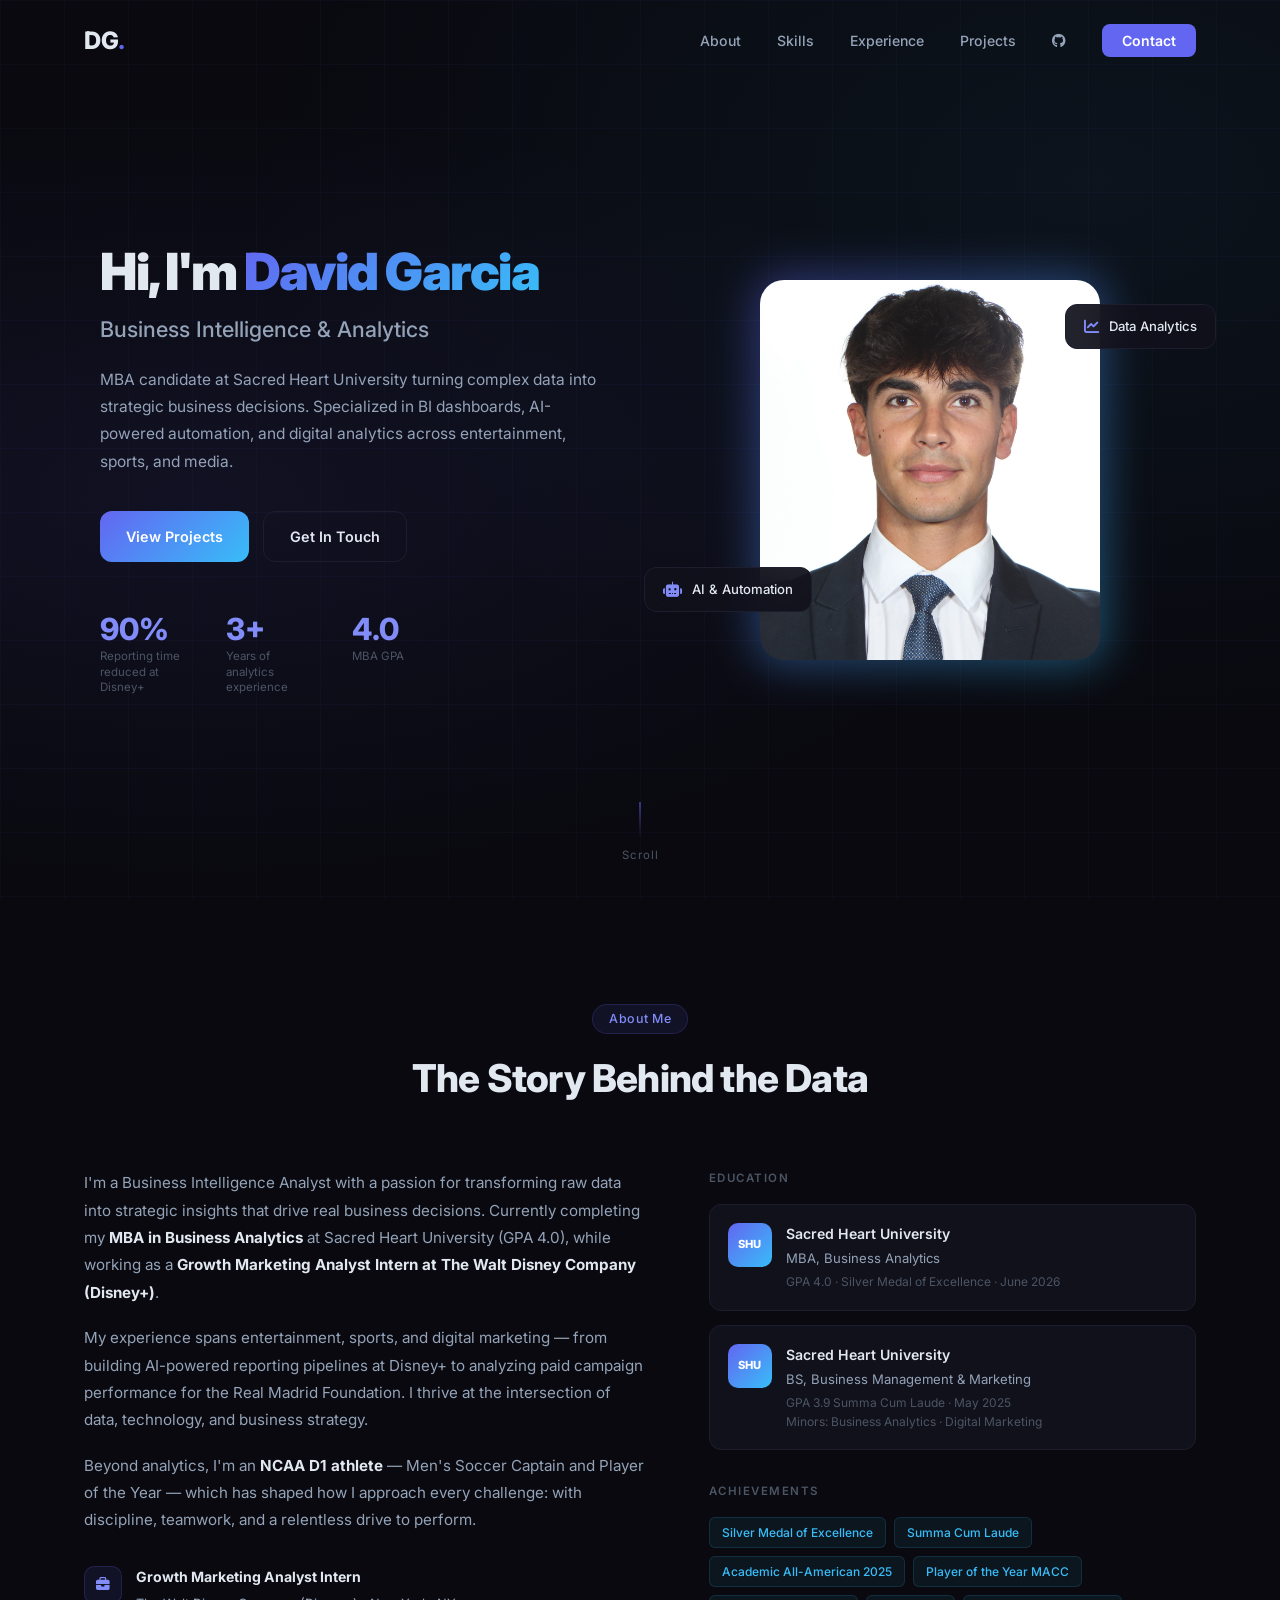
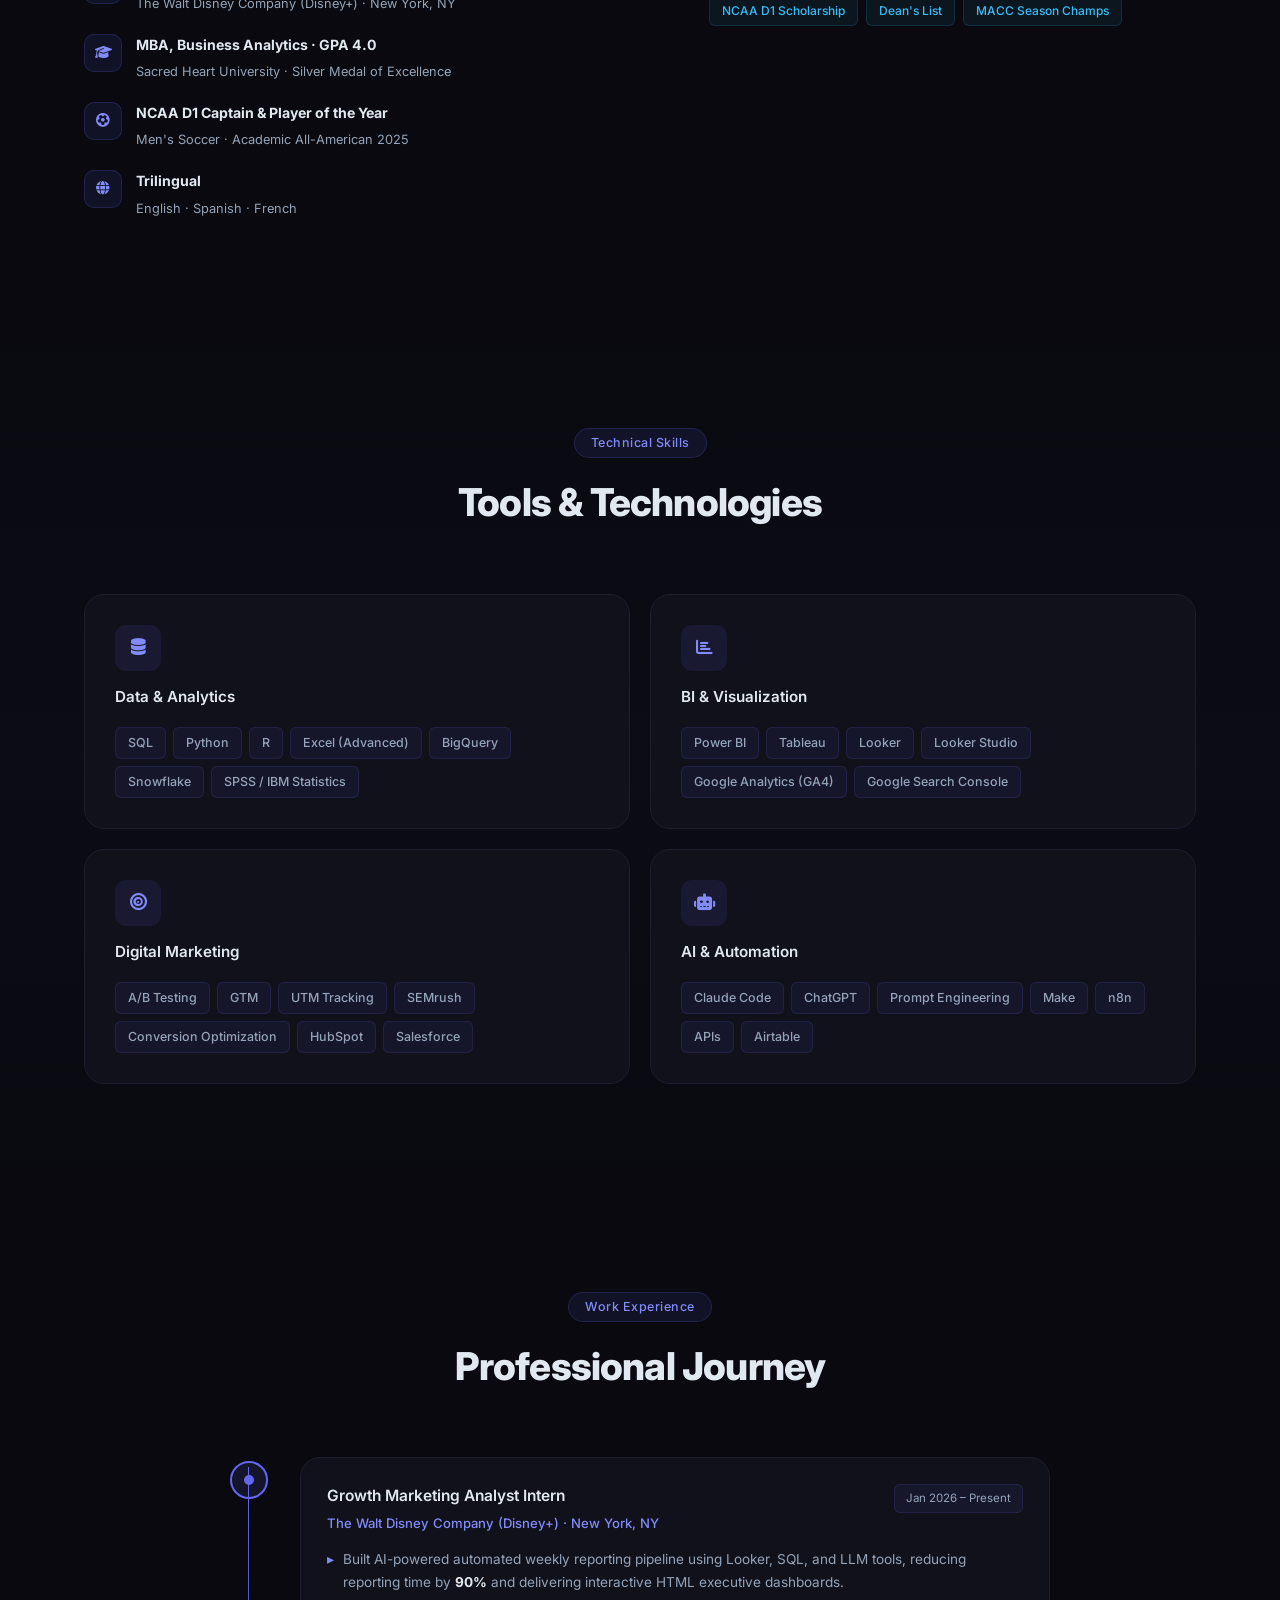
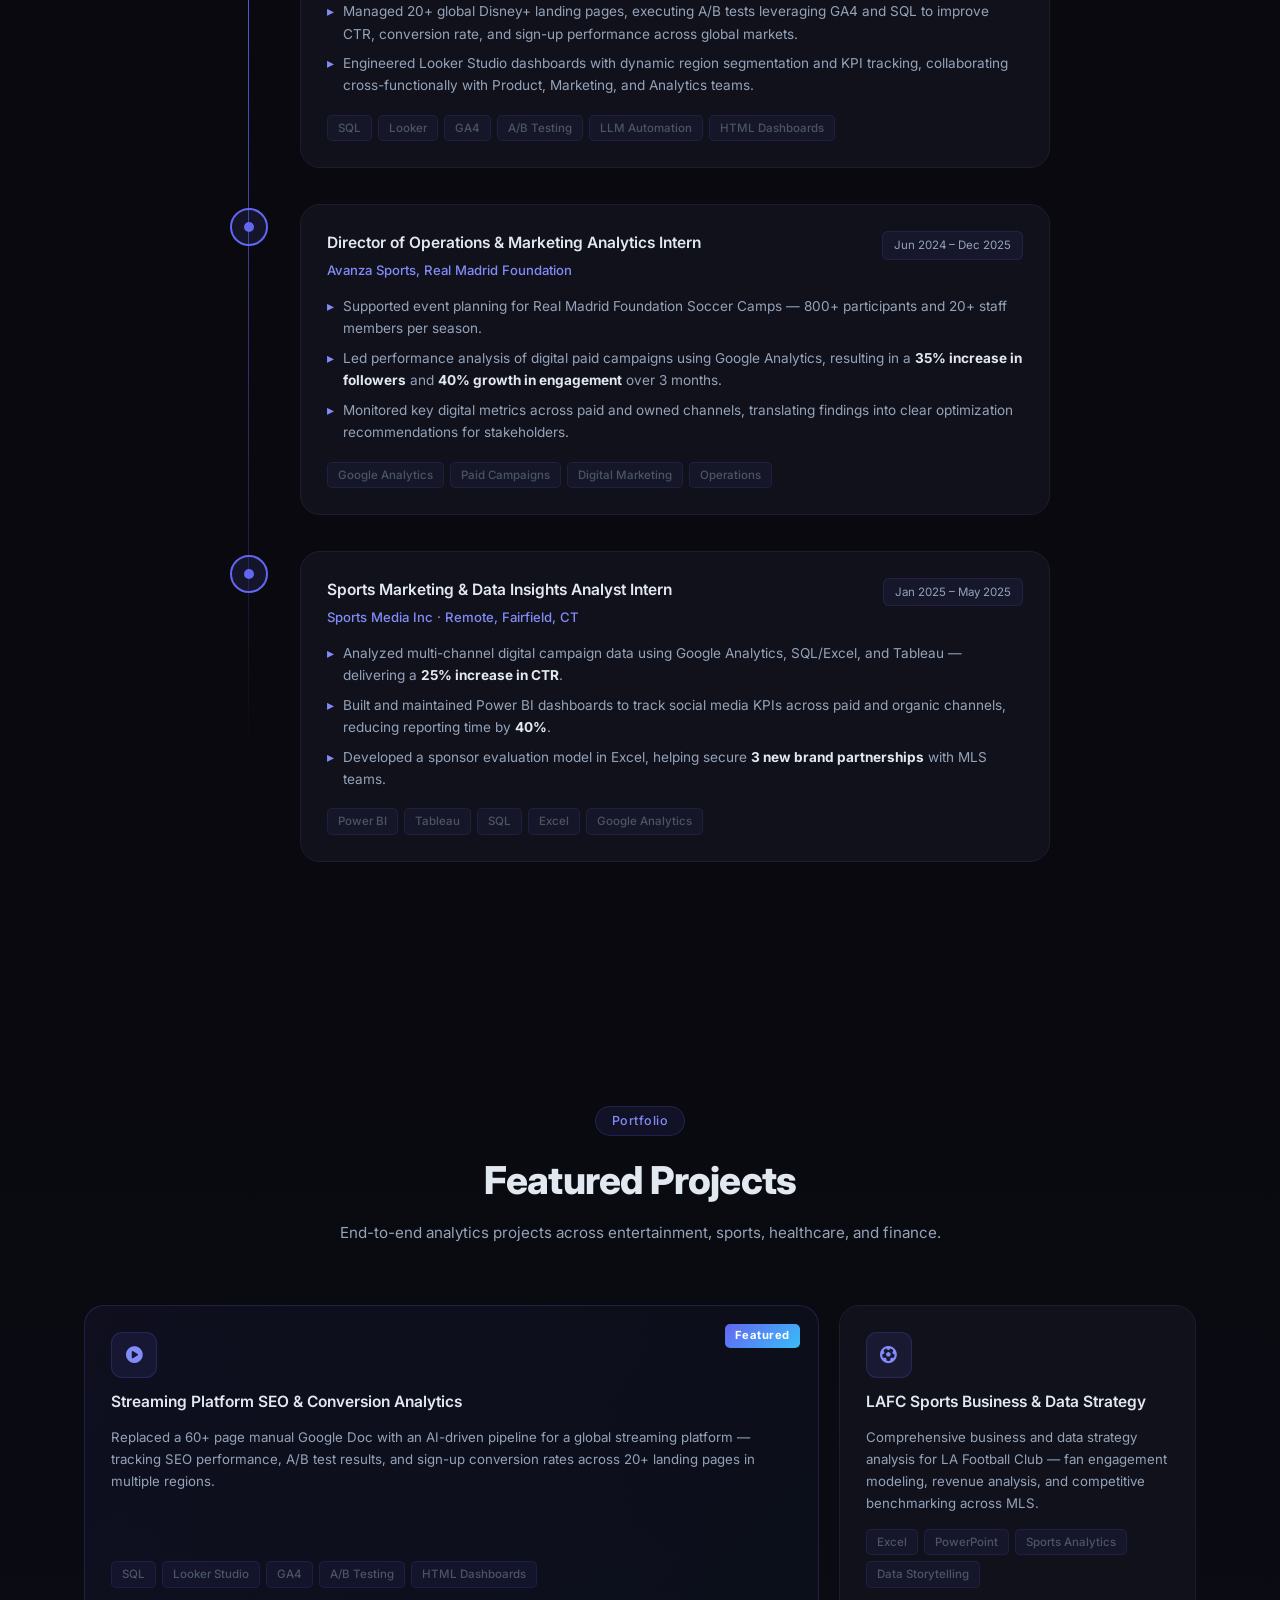
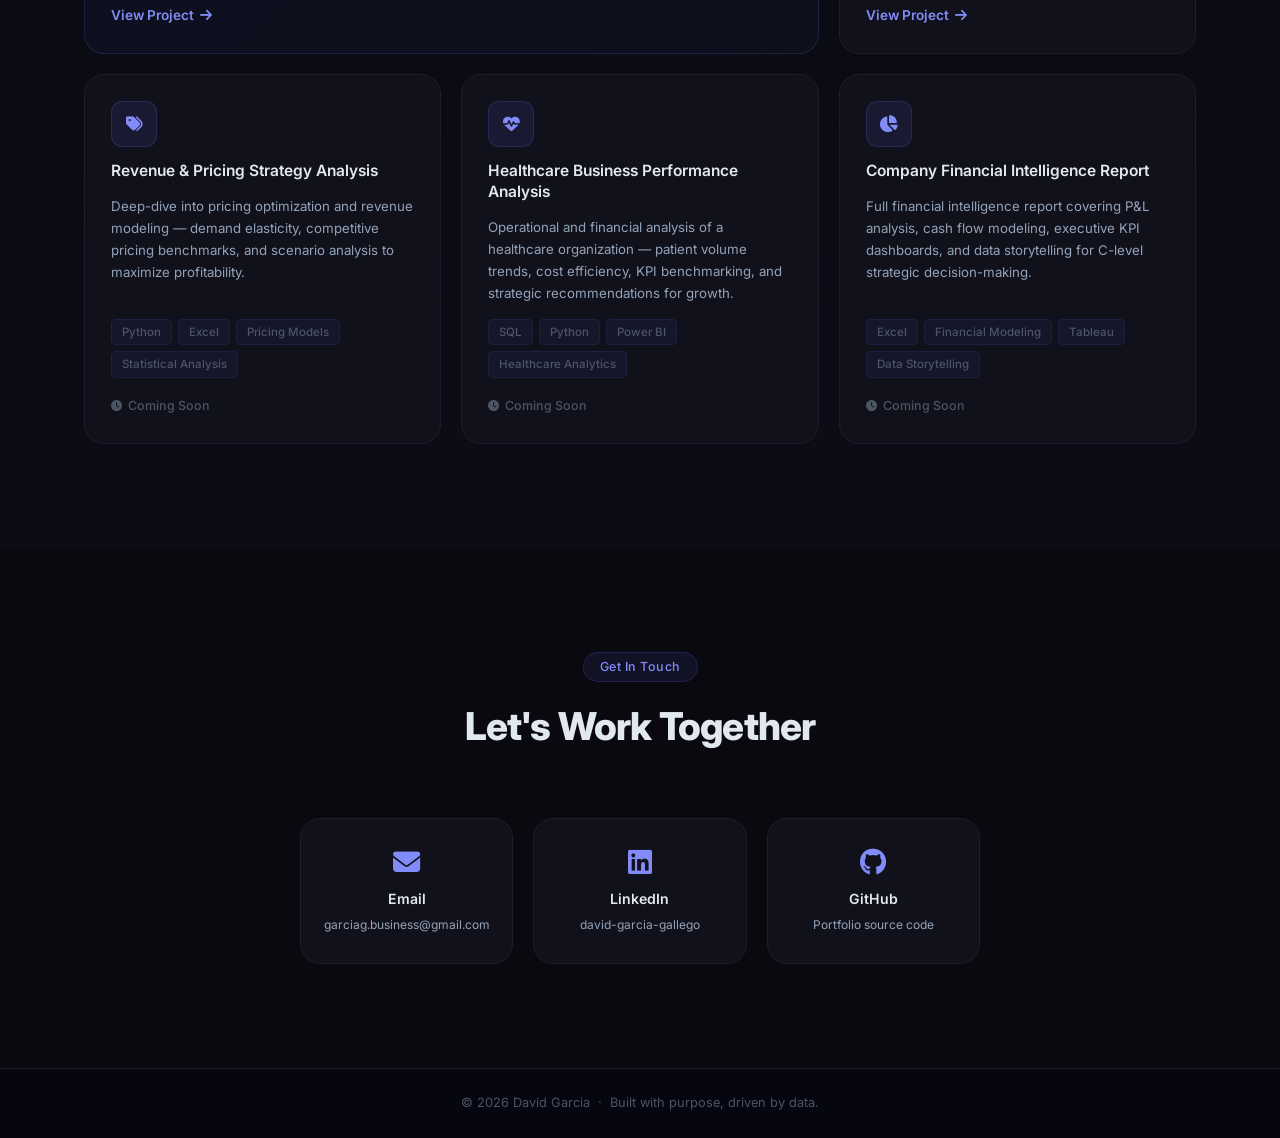
==== commit d57cd737: "Add GitHub navbar link and point GitHub links to portfolio repo Adds a GitHub icon to the navbar on " ====
--- a/index.html
+++ b/index.html
@@ -21,6 +21,7 @@
                 <li><a href="#skills">Skills</a></li>
                 <li><a href="#experience">Experience</a></li>
                 <li><a href="#projects">Projects</a></li>
+                <li><a href="https://github.com/garciagbusiness/garciagbusiness.github.io" target="_blank" rel="noopener" aria-label="GitHub" class="nav-github"><i class="fab fa-github"></i></a></li>
                 <li><a href="#contact" class="btn-nav">Contact</a></li>
             </ul>
             <div class="hamburger" id="hamburger">
@@ -376,10 +377,10 @@
                     <h3>LinkedIn</h3>
                     <p>david-garcia-gallego</p>
                 </a>
-                <a href="https://github.com/garciagbusiness" target="_blank" rel="noopener" class="contact-card">
+                <a href="https://github.com/garciagbusiness/garciagbusiness.github.io" target="_blank" rel="noopener" class="contact-card">
                     <i class="fab fa-github"></i>
                     <h3>GitHub</h3>
-                    <p>garciagbusiness</p>
+                    <p>Portfolio source code</p>
                 </a>
             </div>
         </div>
--- a/css/style.css
+++ b/css/style.css
@@ -109,6 +109,12 @@
     transform: translateY(-1px);
 }
 
+.nav-github {
+    font-size: 1.05rem;
+    display: flex;
+    align-items: center;
+}
+
 .hamburger {
     display: none;
     flex-direction: column;
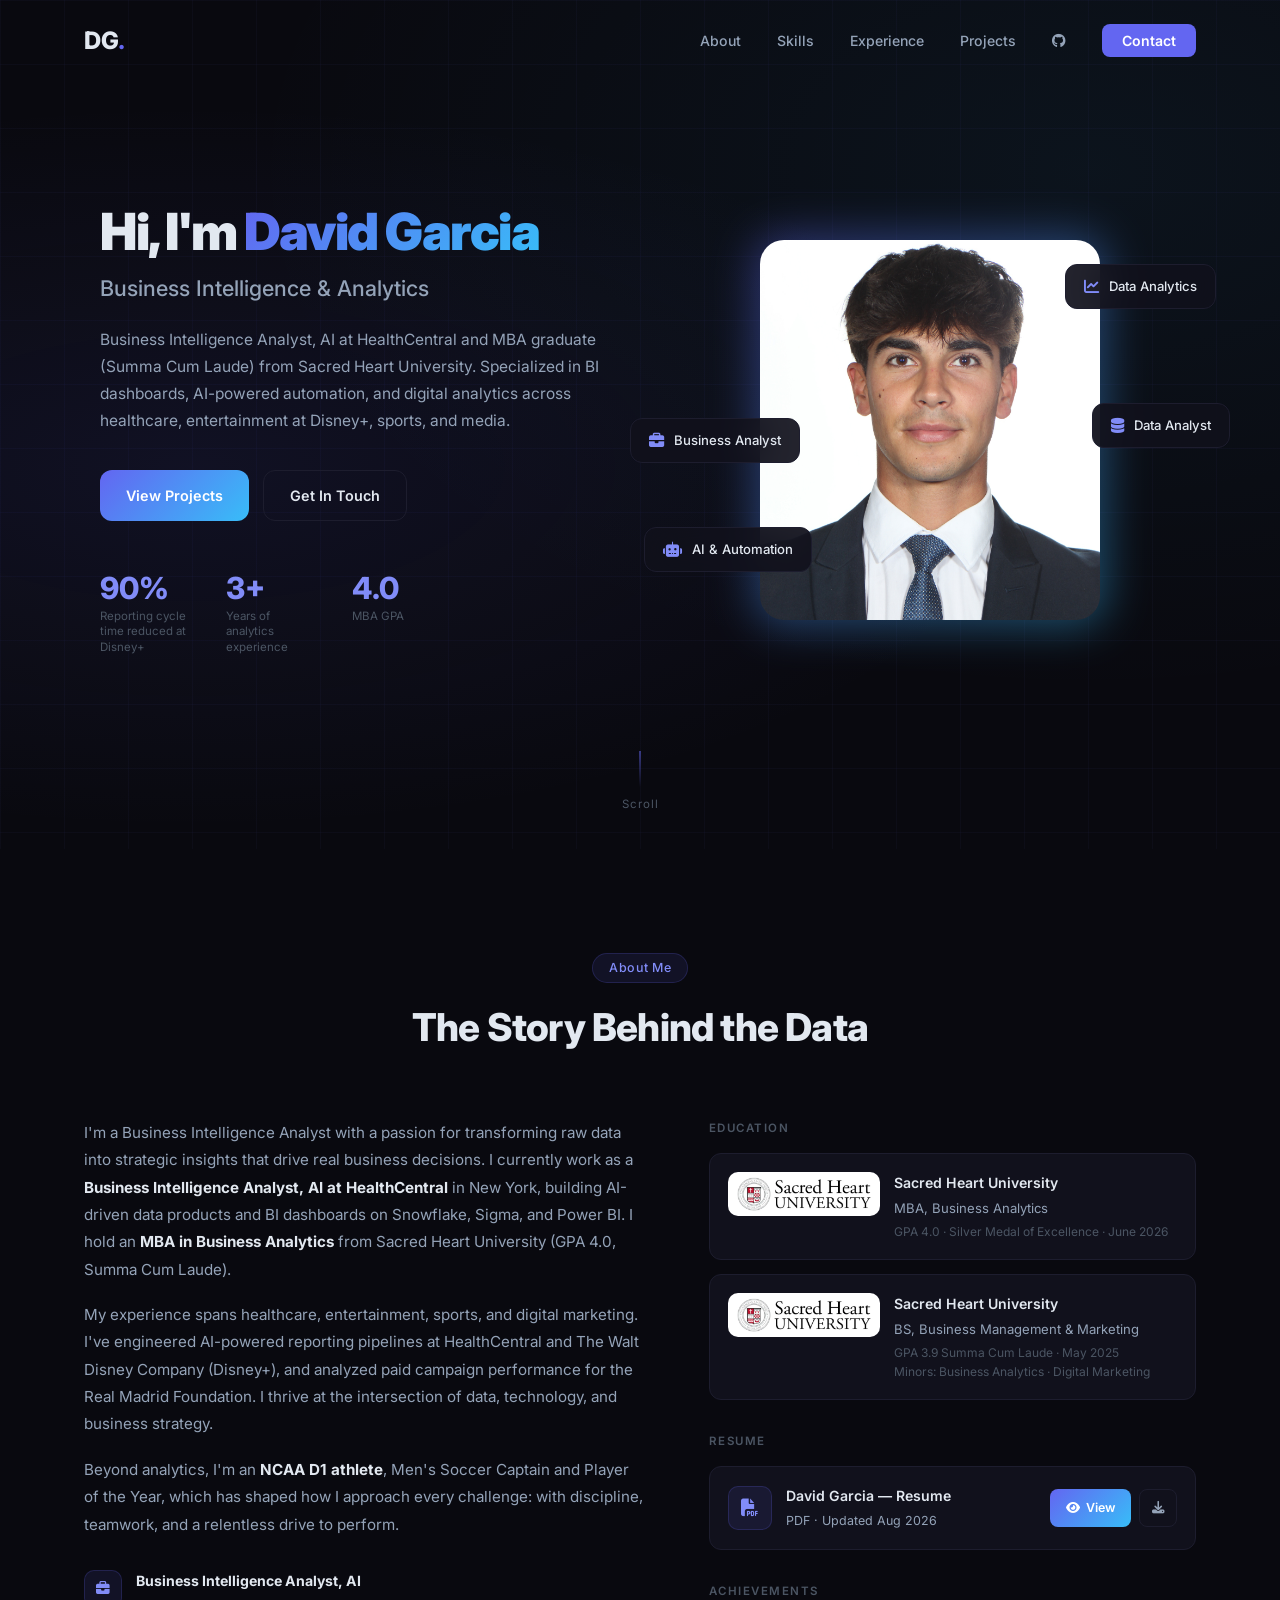
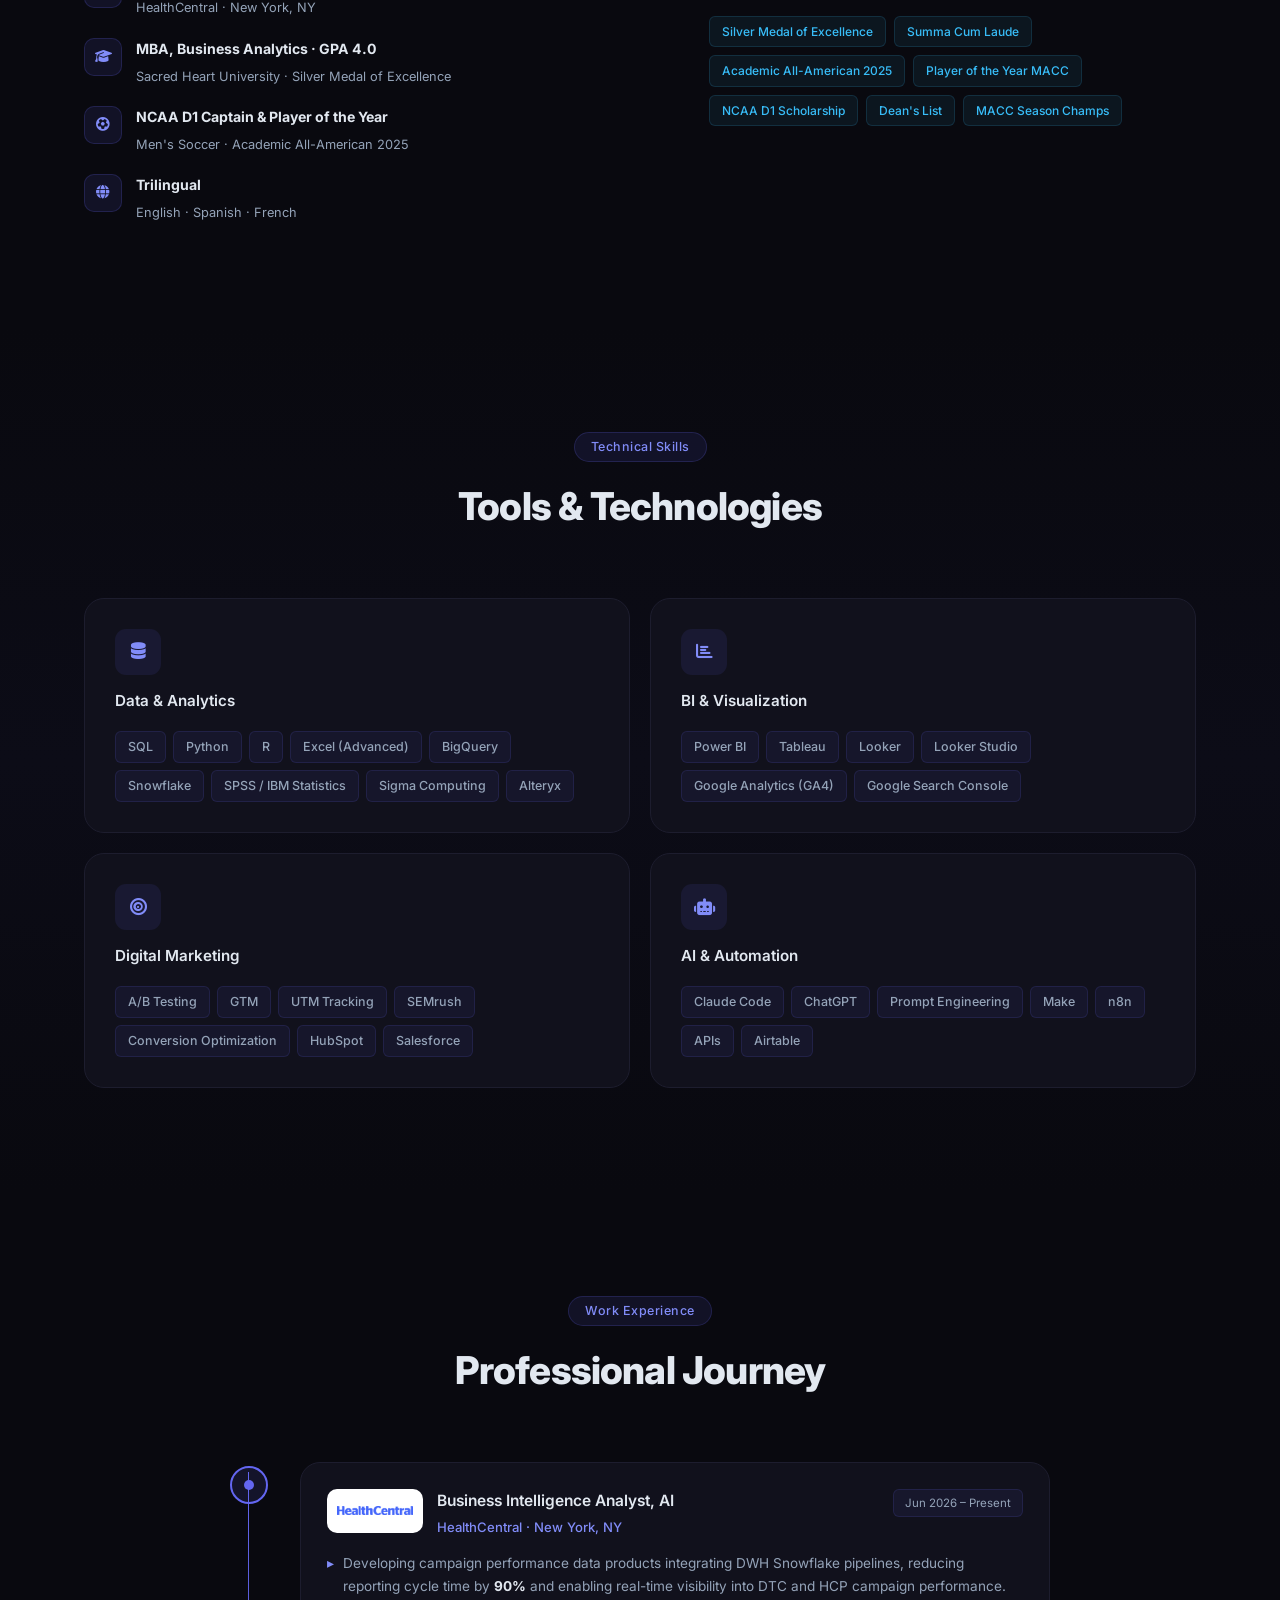
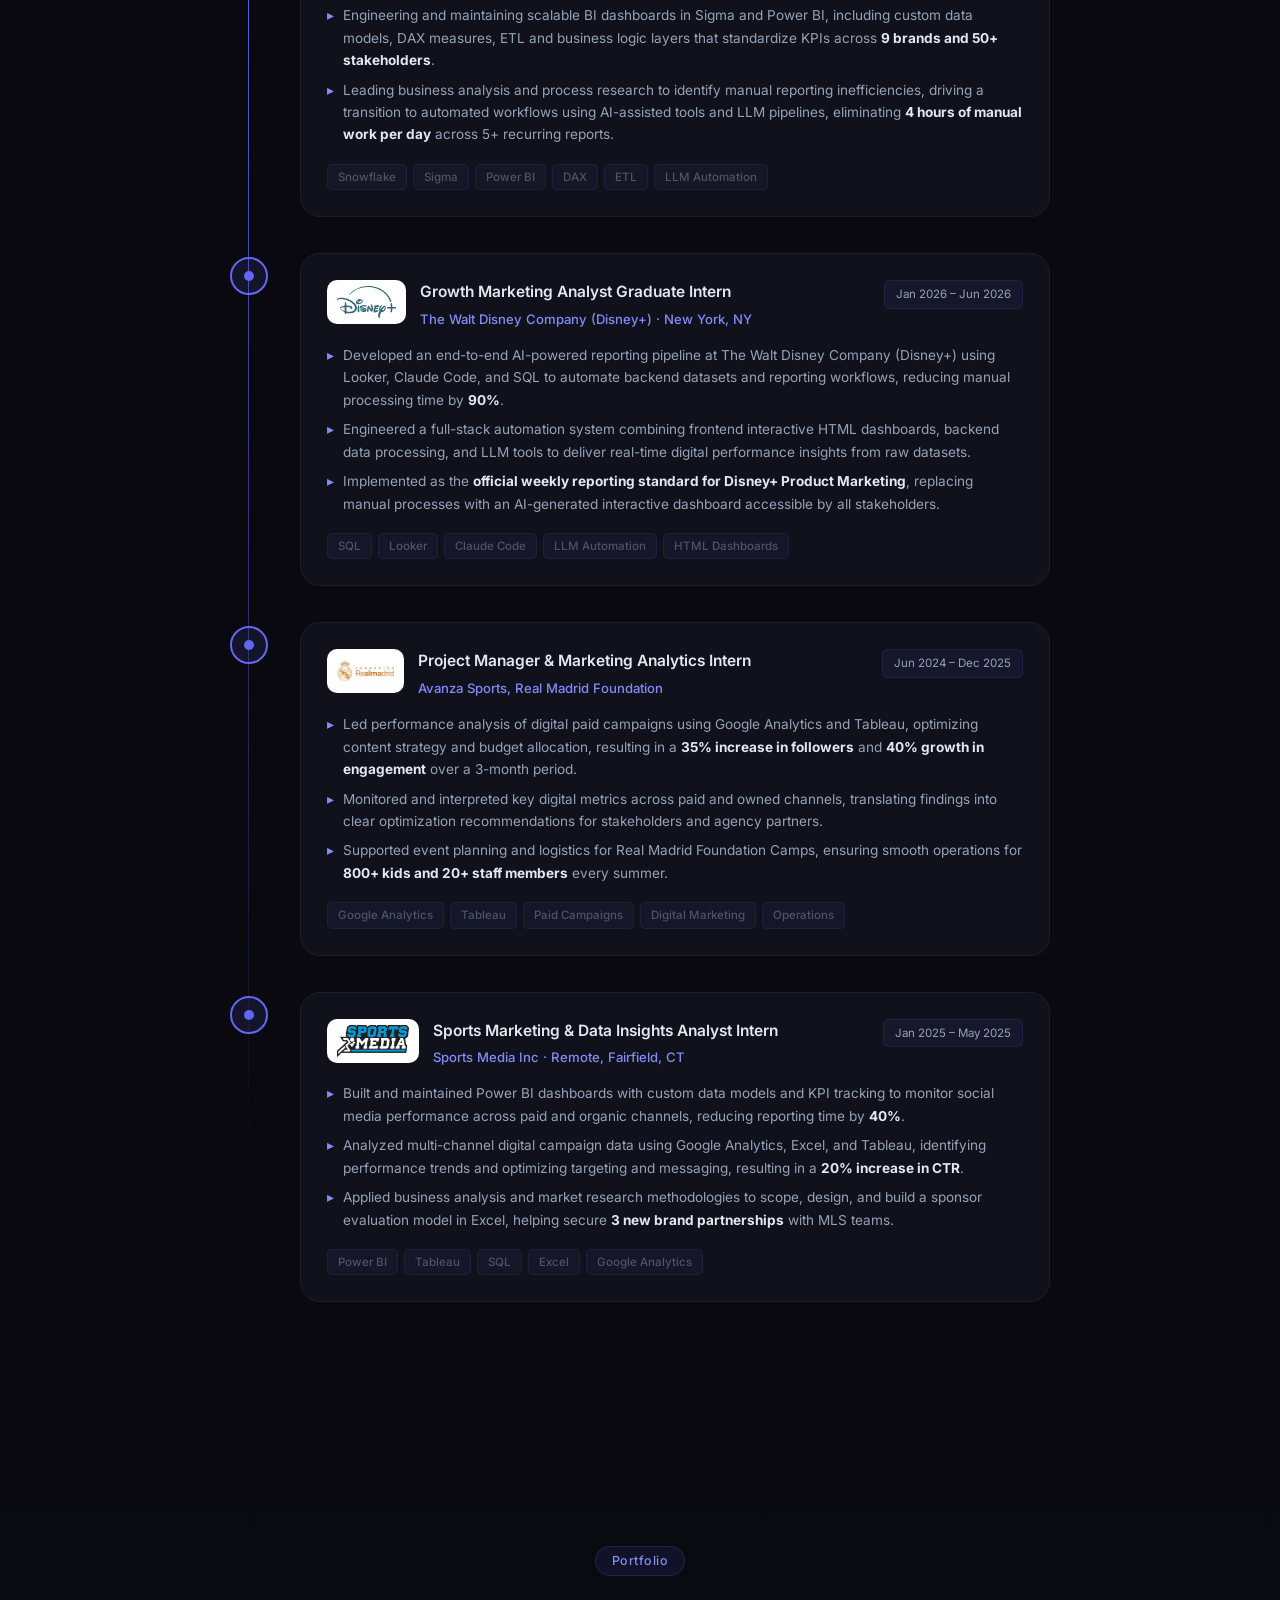
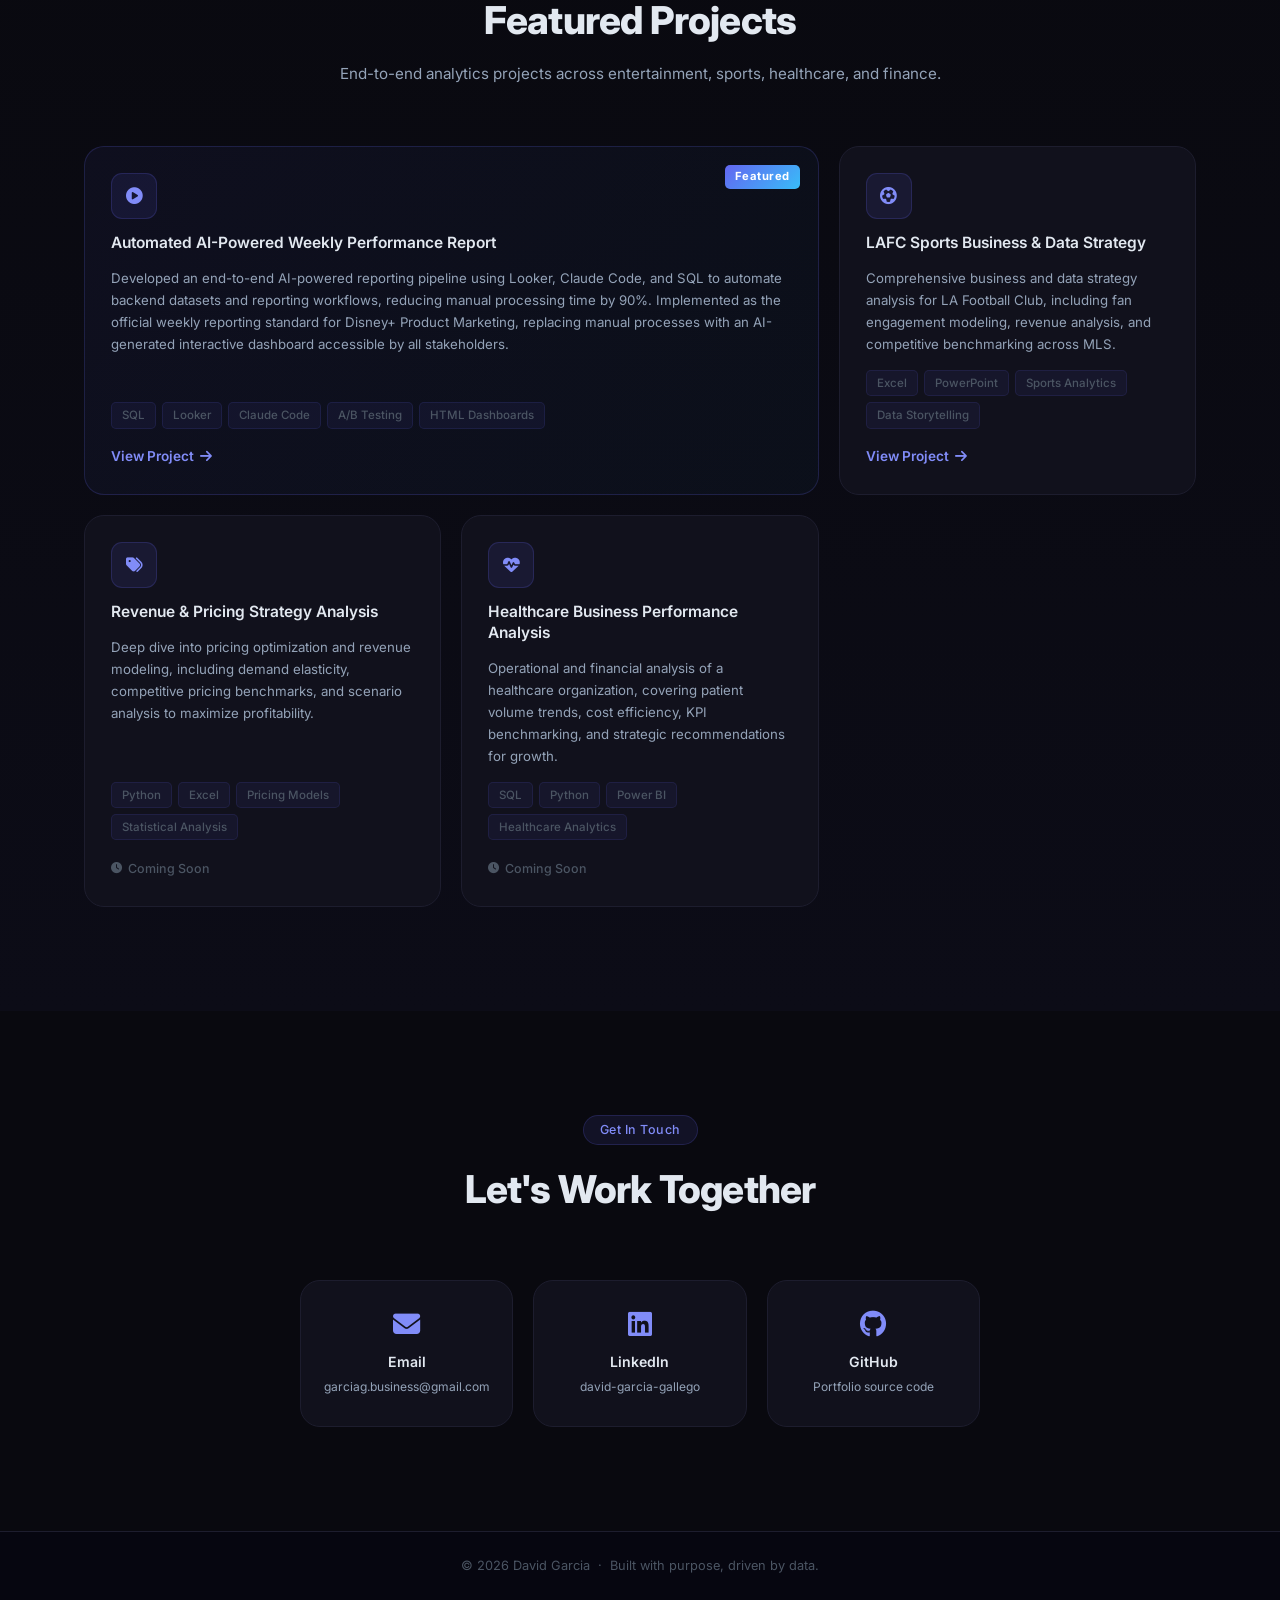
==== commit 16fd6575: "Update work experience for HealthCentral role, rename Disney+ project, add real company logos, resum" ====
--- a/index.html
+++ b/index.html
@@ -40,8 +40,8 @@
                 <h1 class="hero-title">Hi, I'm <span class="gradient-text">David Garcia</span></h1>
                 <h2 class="hero-subtitle">Business Intelligence & Analytics</h2>
                 <p class="hero-description">
-                    MBA candidate at Sacred Heart University turning complex data into strategic business decisions.
-                    Specialized in BI dashboards, AI-powered automation, and digital analytics across entertainment, sports, and media.
+                    Business Intelligence Analyst, AI at HealthCentral and MBA graduate (Summa Cum Laude) from Sacred Heart University.
+                    Specialized in BI dashboards, AI-powered automation, and digital analytics across healthcare, entertainment at Disney+, sports, and media.
                 </p>
                 <div class="hero-cta">
                     <a href="#projects" class="btn btn-primary">View Projects</a>
@@ -50,7 +50,7 @@
                 <div class="hero-stats">
                     <div class="stat">
                         <span class="stat-number" data-target="90" data-suffix="%">0%</span>
-                        <span class="stat-label">Reporting time reduced at Disney+</span>
+                        <span class="stat-label">Reporting cycle time reduced at Disney+</span>
                     </div>
                     <div class="stat">
                         <span class="stat-number" data-target="3" data-suffix="+">0+</span>
@@ -75,6 +75,14 @@
                     <i class="fas fa-robot"></i>
                     <span>AI & Automation</span>
                 </div>
+                <div class="floating-card card-3">
+                    <i class="fas fa-briefcase"></i>
+                    <span>Business Analyst</span>
+                </div>
+                <div class="floating-card card-4">
+                    <i class="fas fa-database"></i>
+                    <span>Data Analyst</span>
+                </div>
             </div>
         </div>
         <div class="scroll-hint">
@@ -94,23 +102,25 @@
                 <div class="about-text fade-up">
                     <p>
                         I'm a Business Intelligence Analyst with a passion for transforming raw data into strategic insights that drive real business decisions.
-                        Currently completing my <strong>MBA in Business Analytics</strong> at Sacred Heart University (GPA 4.0), while working as a
-                        <strong>Growth Marketing Analyst Intern at The Walt Disney Company (Disney+)</strong>.
+                        I currently work as a <strong>Business Intelligence Analyst, AI at HealthCentral</strong> in New York, building AI-driven data products
+                        and BI dashboards on Snowflake, Sigma, and Power BI. I hold an <strong>MBA in Business Analytics</strong> from Sacred Heart University
+                        (GPA 4.0, Summa Cum Laude).
                     </p>
                     <p>
-                        My experience spans entertainment, sports, and digital marketing — from building AI-powered reporting pipelines at Disney+
-                        to analyzing paid campaign performance for the Real Madrid Foundation. I thrive at the intersection of data, technology, and business strategy.
+                        My experience spans healthcare, entertainment, sports, and digital marketing. I've engineered AI-powered reporting pipelines at
+                        HealthCentral and The Walt Disney Company (Disney+), and analyzed paid campaign performance for the Real Madrid Foundation.
+                        I thrive at the intersection of data, technology, and business strategy.
                     </p>
                     <p>
-                        Beyond analytics, I'm an <strong>NCAA D1 athlete</strong> — Men's Soccer Captain and Player of the Year — which has shaped how I approach
+                        Beyond analytics, I'm an <strong>NCAA D1 athlete</strong>, Men's Soccer Captain and Player of the Year, which has shaped how I approach
                         every challenge: with discipline, teamwork, and a relentless drive to perform.
                     </p>
                     <div class="about-highlights">
                         <div class="highlight">
                             <div class="highlight-icon"><i class="fas fa-briefcase"></i></div>
                             <div>
-                                <strong>Growth Marketing Analyst Intern</strong>
-                                <span>The Walt Disney Company (Disney+) · New York, NY</span>
+                                <strong>Business Intelligence Analyst, AI</strong>
+                                <span>HealthCentral · New York, NY</span>
                             </div>
                         </div>
                         <div class="highlight">
@@ -139,7 +149,7 @@
                 <div class="about-right fade-up">
                     <h3 class="side-label">Education</h3>
                     <div class="edu-card">
-                        <div class="edu-badge">SHU</div>
+                        <div class="edu-logo"><img src="assets/logos/shu.webp" alt="Sacred Heart University logo"></div>
                         <div class="edu-info">
                             <h4>Sacred Heart University</h4>
                             <p class="edu-degree">MBA, Business Analytics</p>
@@ -147,7 +157,7 @@
                         </div>
                     </div>
                     <div class="edu-card">
-                        <div class="edu-badge">SHU</div>
+                        <div class="edu-logo"><img src="assets/logos/shu.webp" alt="Sacred Heart University logo"></div>
                         <div class="edu-info">
                             <h4>Sacred Heart University</h4>
                             <p class="edu-degree">BS, Business Management & Marketing</p>
@@ -155,6 +165,23 @@
                             <p class="edu-meta">Minors: Business Analytics · Digital Marketing</p>
                         </div>
                     </div>
+                    <h3 class="side-label" style="margin-top: 32px;">Resume</h3>
+                    <div class="resume-card">
+                        <div class="resume-icon"><i class="fas fa-file-pdf"></i></div>
+                        <div class="resume-info">
+                            <h4>David Garcia — Resume</h4>
+                            <p>PDF &middot; Updated Aug 2026</p>
+                        </div>
+                        <div class="resume-actions">
+                            <a href="assets/resume/David_Garcia_Resume.pdf" target="_blank" rel="noopener" class="resume-btn view">
+                                <i class="fas fa-eye"></i> View
+                            </a>
+                            <a href="assets/resume/David_Garcia_Resume.pdf" download="David_Garcia_Resume.pdf" class="resume-btn download" aria-label="Download resume">
+                                <i class="fas fa-download"></i>
+                            </a>
+                        </div>
+                    </div>
+
                     <h3 class="side-label" style="margin-top: 32px;">Achievements</h3>
                     <div class="achievement-tags">
                         <span>Silver Medal of Excellence</span>
@@ -185,6 +212,7 @@
                         <span>SQL</span><span>Python</span><span>R</span>
                         <span>Excel (Advanced)</span><span>BigQuery</span>
                         <span>Snowflake</span><span>SPSS / IBM Statistics</span>
+                        <span>Sigma Computing</span><span>Alteryx</span>
                     </div>
                 </div>
                 <div class="skill-category fade-up">
@@ -229,19 +257,22 @@
                     <div class="timeline-dot"></div>
                     <div class="timeline-card">
                         <div class="timeline-header">
-                            <div>
-                                <h3>Growth Marketing Analyst Intern</h3>
-                                <p class="company">The Walt Disney Company (Disney+) · New York, NY</p>
-                            </div>
-                            <span class="timeline-date">Jan 2026 – Present</span>
+                            <div class="timeline-title-row">
+                                <div class="timeline-logo"><img src="assets/logos/healthcentral.jpg" alt="HealthCentral logo"></div>
+                                <div>
+                                    <h3>Business Intelligence Analyst, AI</h3>
+                                    <p class="company">HealthCentral · New York, NY</p>
+                                </div>
+                            </div>
+                            <span class="timeline-date">Jun 2026 – Present</span>
                         </div>
                         <ul class="timeline-bullets">
-                            <li>Built AI-powered automated weekly reporting pipeline using Looker, SQL, and LLM tools, reducing reporting time by <strong>90%</strong> and delivering interactive HTML executive dashboards.</li>
-                            <li>Managed 20+ global Disney+ landing pages, executing A/B tests leveraging GA4 and SQL to improve CTR, conversion rate, and sign-up performance across global markets.</li>
-                            <li>Engineered Looker Studio dashboards with dynamic region segmentation and KPI tracking, collaborating cross-functionally with Product, Marketing, and Analytics teams.</li>
+                            <li>Developing campaign performance data products integrating DWH Snowflake pipelines, reducing reporting cycle time by <strong>90%</strong> and enabling real-time visibility into DTC and HCP campaign performance.</li>
+                            <li>Engineering and maintaining scalable BI dashboards in Sigma and Power BI, including custom data models, DAX measures, ETL and business logic layers that standardize KPIs across <strong>9 brands and 50+ stakeholders</strong>.</li>
+                            <li>Leading business analysis and process research to identify manual reporting inefficiencies, driving a transition to automated workflows using AI-assisted tools and LLM pipelines, eliminating <strong>4 hours of manual work per day</strong> across 5+ recurring reports.</li>
                         </ul>
                         <div class="timeline-tags">
-                            <span>SQL</span><span>Looker</span><span>GA4</span><span>A/B Testing</span><span>LLM Automation</span><span>HTML Dashboards</span>
+                            <span>Snowflake</span><span>Sigma</span><span>Power BI</span><span>DAX</span><span>ETL</span><span>LLM Automation</span>
                         </div>
                     </div>
                 </div>
@@ -249,19 +280,22 @@
                     <div class="timeline-dot"></div>
                     <div class="timeline-card">
                         <div class="timeline-header">
-                            <div>
-                                <h3>Director of Operations & Marketing Analytics Intern</h3>
-                                <p class="company">Avanza Sports, Real Madrid Foundation</p>
-                            </div>
-                            <span class="timeline-date">Jun 2024 – Dec 2025</span>
+                            <div class="timeline-title-row">
+                                <div class="timeline-logo"><img src="assets/logos/disney-plus.svg" alt="Disney+ logo"></div>
+                                <div>
+                                    <h3>Growth Marketing Analyst Graduate Intern</h3>
+                                    <p class="company">The Walt Disney Company (Disney+) · New York, NY</p>
+                                </div>
+                            </div>
+                            <span class="timeline-date">Jan 2026 – Jun 2026</span>
                         </div>
                         <ul class="timeline-bullets">
-                            <li>Supported event planning for Real Madrid Foundation Soccer Camps — 800+ participants and 20+ staff members per season.</li>
-                            <li>Led performance analysis of digital paid campaigns using Google Analytics, resulting in a <strong>35% increase in followers</strong> and <strong>40% growth in engagement</strong> over 3 months.</li>
-                            <li>Monitored key digital metrics across paid and owned channels, translating findings into clear optimization recommendations for stakeholders.</li>
+                            <li>Developed an end-to-end AI-powered reporting pipeline at The Walt Disney Company (Disney+) using Looker, Claude Code, and SQL to automate backend datasets and reporting workflows, reducing manual processing time by <strong>90%</strong>.</li>
+                            <li>Engineered a full-stack automation system combining frontend interactive HTML dashboards, backend data processing, and LLM tools to deliver real-time digital performance insights from raw datasets.</li>
+                            <li>Implemented as the <strong>official weekly reporting standard for Disney+ Product Marketing</strong>, replacing manual processes with an AI-generated interactive dashboard accessible by all stakeholders.</li>
                         </ul>
                         <div class="timeline-tags">
-                            <span>Google Analytics</span><span>Paid Campaigns</span><span>Digital Marketing</span><span>Operations</span>
+                            <span>SQL</span><span>Looker</span><span>Claude Code</span><span>LLM Automation</span><span>HTML Dashboards</span>
                         </div>
                     </div>
                 </div>
@@ -269,16 +303,42 @@
                     <div class="timeline-dot"></div>
                     <div class="timeline-card">
                         <div class="timeline-header">
-                            <div>
-                                <h3>Sports Marketing & Data Insights Analyst Intern</h3>
-                                <p class="company">Sports Media Inc · Remote, Fairfield, CT</p>
+                            <div class="timeline-title-row">
+                                <div class="timeline-logo"><img src="assets/logos/real-madrid.webp" alt="Fundación Real Madrid logo"></div>
+                                <div>
+                                    <h3>Project Manager & Marketing Analytics Intern</h3>
+                                    <p class="company">Avanza Sports, Real Madrid Foundation</p>
+                                </div>
+                            </div>
+                            <span class="timeline-date">Jun 2024 – Dec 2025</span>
+                        </div>
+                        <ul class="timeline-bullets">
+                            <li>Led performance analysis of digital paid campaigns using Google Analytics and Tableau, optimizing content strategy and budget allocation, resulting in a <strong>35% increase in followers</strong> and <strong>40% growth in engagement</strong> over a 3-month period.</li>
+                            <li>Monitored and interpreted key digital metrics across paid and owned channels, translating findings into clear optimization recommendations for stakeholders and agency partners.</li>
+                            <li>Supported event planning and logistics for Real Madrid Foundation Camps, ensuring smooth operations for <strong>800+ kids and 20+ staff members</strong> every summer.</li>
+                        </ul>
+                        <div class="timeline-tags">
+                            <span>Google Analytics</span><span>Tableau</span><span>Paid Campaigns</span><span>Digital Marketing</span><span>Operations</span>
+                        </div>
+                    </div>
+                </div>
+                <div class="timeline-item fade-up">
+                    <div class="timeline-dot"></div>
+                    <div class="timeline-card">
+                        <div class="timeline-header">
+                            <div class="timeline-title-row">
+                                <div class="timeline-logo"><img src="assets/logos/sports-media.jpg" alt="Sports Media Inc logo"></div>
+                                <div>
+                                    <h3>Sports Marketing & Data Insights Analyst Intern</h3>
+                                    <p class="company">Sports Media Inc · Remote, Fairfield, CT</p>
+                                </div>
                             </div>
                             <span class="timeline-date">Jan 2025 – May 2025</span>
                         </div>
                         <ul class="timeline-bullets">
-                            <li>Analyzed multi-channel digital campaign data using Google Analytics, SQL/Excel, and Tableau — delivering a <strong>25% increase in CTR</strong>.</li>
-                            <li>Built and maintained Power BI dashboards to track social media KPIs across paid and organic channels, reducing reporting time by <strong>40%</strong>.</li>
-                            <li>Developed a sponsor evaluation model in Excel, helping secure <strong>3 new brand partnerships</strong> with MLS teams.</li>
+                            <li>Built and maintained Power BI dashboards with custom data models and KPI tracking to monitor social media performance across paid and organic channels, reducing reporting time by <strong>40%</strong>.</li>
+                            <li>Analyzed multi-channel digital campaign data using Google Analytics, Excel, and Tableau, identifying performance trends and optimizing targeting and messaging, resulting in a <strong>20% increase in CTR</strong>.</li>
+                            <li>Applied business analysis and market research methodologies to scope, design, and build a sponsor evaluation model in Excel, helping secure <strong>3 new brand partnerships</strong> with MLS teams.</li>
                         </ul>
                         <div class="timeline-tags">
                             <span>Power BI</span><span>Tableau</span><span>SQL</span><span>Excel</span><span>Google Analytics</span>
@@ -301,10 +361,10 @@
                 <div class="project-card featured fade-up">
                     <div class="featured-badge">Featured</div>
                     <div class="project-icon"><i class="fas fa-play-circle"></i></div>
-                    <h3>Streaming Platform SEO & Conversion Analytics</h3>
-                    <p>Replaced a 60+ page manual Google Doc with an AI-driven pipeline for a global streaming platform — tracking SEO performance, A/B test results, and sign-up conversion rates across 20+ landing pages in multiple regions.</p>
+                    <h3>Automated AI-Powered Weekly Performance Report</h3>
+                    <p>Developed an end-to-end AI-powered reporting pipeline using Looker, Claude Code, and SQL to automate backend datasets and reporting workflows, reducing manual processing time by 90%. Implemented as the official weekly reporting standard for Disney+ Product Marketing, replacing manual processes with an AI-generated interactive dashboard accessible by all stakeholders.</p>
                     <div class="project-tags">
-                        <span>SQL</span><span>Looker Studio</span><span>GA4</span><span>A/B Testing</span><span>HTML Dashboards</span>
+                        <span>SQL</span><span>Looker</span><span>Claude Code</span><span>A/B Testing</span><span>HTML Dashboards</span>
                     </div>
                     <div class="project-footer">
                         <a href="disney.html" class="project-link">View Project <i class="fas fa-arrow-right"></i></a>
@@ -313,7 +373,7 @@
                 <div class="project-card fade-up">
                     <div class="project-icon"><i class="fas fa-futbol"></i></div>
                     <h3>LAFC Sports Business & Data Strategy</h3>
-                    <p>Comprehensive business and data strategy analysis for LA Football Club — fan engagement modeling, revenue analysis, and competitive benchmarking across MLS.</p>
+                    <p>Comprehensive business and data strategy analysis for LA Football Club, including fan engagement modeling, revenue analysis, and competitive benchmarking across MLS.</p>
                     <div class="project-tags">
                         <span>Excel</span><span>PowerPoint</span><span>Sports Analytics</span><span>Data Storytelling</span>
                     </div>
@@ -324,7 +384,7 @@
                 <div class="project-card fade-up">
                     <div class="project-icon"><i class="fas fa-tags"></i></div>
                     <h3>Revenue & Pricing Strategy Analysis</h3>
-                    <p>Deep-dive into pricing optimization and revenue modeling — demand elasticity, competitive pricing benchmarks, and scenario analysis to maximize profitability.</p>
+                    <p>Deep dive into pricing optimization and revenue modeling, including demand elasticity, competitive pricing benchmarks, and scenario analysis to maximize profitability.</p>
                     <div class="project-tags">
                         <span>Python</span><span>Excel</span><span>Pricing Models</span><span>Statistical Analysis</span>
                     </div>
@@ -335,20 +395,9 @@
                 <div class="project-card fade-up">
                     <div class="project-icon"><i class="fas fa-heartbeat"></i></div>
                     <h3>Healthcare Business Performance Analysis</h3>
-                    <p>Operational and financial analysis of a healthcare organization — patient volume trends, cost efficiency, KPI benchmarking, and strategic recommendations for growth.</p>
+                    <p>Operational and financial analysis of a healthcare organization, covering patient volume trends, cost efficiency, KPI benchmarking, and strategic recommendations for growth.</p>
                     <div class="project-tags">
                         <span>SQL</span><span>Python</span><span>Power BI</span><span>Healthcare Analytics</span>
-                    </div>
-                    <div class="project-footer">
-                        <span class="coming-soon-badge"><i class="fas fa-clock"></i> Coming Soon</span>
-                    </div>
-                </div>
-                <div class="project-card fade-up">
-                    <div class="project-icon"><i class="fas fa-chart-pie"></i></div>
-                    <h3>Company Financial Intelligence Report</h3>
-                    <p>Full financial intelligence report covering P&L analysis, cash flow modeling, executive KPI dashboards, and data storytelling for C-level strategic decision-making.</p>
-                    <div class="project-tags">
-                        <span>Excel</span><span>Financial Modeling</span><span>Tableau</span><span>Data Storytelling</span>
                     </div>
                     <div class="project-footer">
                         <span class="coming-soon-badge"><i class="fas fa-clock"></i> Coming Soon</span>
--- a/css/style.css
+++ b/css/style.css
@@ -134,7 +134,6 @@
    HERO
 ========================================== */
 .hero {
-    min-height: 100vh;
     display: flex;
     align-items: center;
     position: relative;
@@ -161,7 +160,7 @@
 .hero-container {
     max-width: 1160px;
     margin: 0 auto;
-    padding: 130px 24px 90px;
+    padding: 100px 24px 90px;
     display: grid;
     grid-template-columns: 1fr 1fr;
     gap: 80px;
@@ -353,6 +352,18 @@
     animation: floatB 3.5s ease-in-out infinite;
 }
 
+.card-3 {
+    top: 178px;
+    left: -50px;
+    animation: floatB 3.8s ease-in-out infinite;
+}
+
+.card-4 {
+    bottom: 172px;
+    right: -50px;
+    animation: floatA 3.8s ease-in-out infinite;
+}
+
 @keyframes floatA {
     0%, 100% { transform: translateY(0px); }
     50%       { transform: translateY(-10px); }
@@ -519,6 +530,26 @@
     flex-shrink: 0;
 }
 
+.edu-logo {
+    height: 44px;
+    min-width: 44px;
+    max-width: 160px;
+    background: #fff;
+    border-radius: 10px;
+    display: flex;
+    align-items: center;
+    justify-content: center;
+    padding: 4px 8px;
+    flex-shrink: 0;
+    box-sizing: border-box;
+}
+
+.edu-logo img {
+    max-width: 100%;
+    max-height: 100%;
+    object-fit: contain;
+}
+
 .edu-info h4 {
     font-size: 0.88rem;
     font-weight: 600;
@@ -534,6 +565,93 @@
 .edu-meta {
     font-size: 0.75rem;
     color: var(--text-dim);
+}
+
+.resume-card {
+    display: flex;
+    align-items: center;
+    flex-wrap: wrap;
+    gap: 14px;
+    background: var(--bg-card);
+    border: 1px solid var(--border);
+    border-radius: var(--radius);
+    padding: 18px;
+    margin-bottom: 14px;
+    transition: border-color var(--transition);
+}
+
+.resume-card:hover { border-color: var(--border-hover); }
+
+.resume-icon {
+    width: 44px;
+    height: 44px;
+    background: rgba(99,102,241,0.1);
+    border: 1px solid rgba(99,102,241,0.2);
+    border-radius: 10px;
+    display: flex;
+    align-items: center;
+    justify-content: center;
+    color: var(--primary-lt);
+    font-size: 1.1rem;
+    flex-shrink: 0;
+}
+
+.resume-info {
+    flex: 1;
+    min-width: 140px;
+}
+
+.resume-info h4 {
+    font-size: 0.88rem;
+    font-weight: 600;
+    margin-bottom: 3px;
+}
+
+.resume-info p {
+    font-size: 0.78rem;
+    color: var(--text-muted);
+}
+
+.resume-actions {
+    display: flex;
+    gap: 8px;
+    flex-shrink: 0;
+}
+
+.resume-btn {
+    display: inline-flex;
+    align-items: center;
+    justify-content: center;
+    gap: 6px;
+    padding: 9px 16px;
+    border-radius: 8px;
+    font-size: 0.78rem;
+    font-weight: 600;
+    transition: all var(--transition);
+}
+
+.resume-btn.view {
+    background: var(--gradient);
+    color: #fff;
+    border: none;
+}
+
+.resume-btn.view:hover {
+    transform: translateY(-1px);
+    box-shadow: 0 6px 20px rgba(99,102,241,0.35);
+}
+
+.resume-btn.download {
+    background: transparent;
+    border: 1px solid var(--border);
+    color: var(--text-muted);
+    width: 38px;
+    padding: 9px;
+}
+
+.resume-btn.download:hover {
+    border-color: var(--primary);
+    color: var(--primary-lt);
 }
 
 .achievement-tags {
@@ -691,6 +809,32 @@
     margin-bottom: 4px;
 }
 
+.timeline-title-row {
+    display: flex;
+    align-items: flex-start;
+    gap: 14px;
+}
+
+.timeline-logo {
+    height: 44px;
+    min-width: 44px;
+    max-width: 96px;
+    background: #fff;
+    border-radius: 10px;
+    display: flex;
+    align-items: center;
+    justify-content: center;
+    padding: 6px 10px;
+    flex-shrink: 0;
+    box-sizing: border-box;
+}
+
+.timeline-logo img {
+    max-width: 100%;
+    max-height: 100%;
+    object-fit: contain;
+}
+
 .company {
     font-size: 0.82rem;
     color: var(--primary-lt);
@@ -947,7 +1091,7 @@
         grid-template-columns: 1fr;
         text-align: center;
         gap: 48px;
-        padding-top: 110px;
+        padding-top: 90px;
     }
 
     .hero-description { margin: 0 auto 36px; }
@@ -955,7 +1099,7 @@
     .hero-stats { justify-content: center; }
     .hero-image { order: -1; }
     .image-wrapper { width: 240px; height: 270px; }
-    .card-1, .card-2 { display: none; }
+    .card-1, .card-2, .card-3, .card-4 { display: none; }
 
     .about-grid { grid-template-columns: 1fr; }
     .skills-grid { grid-template-columns: 1fr; }
